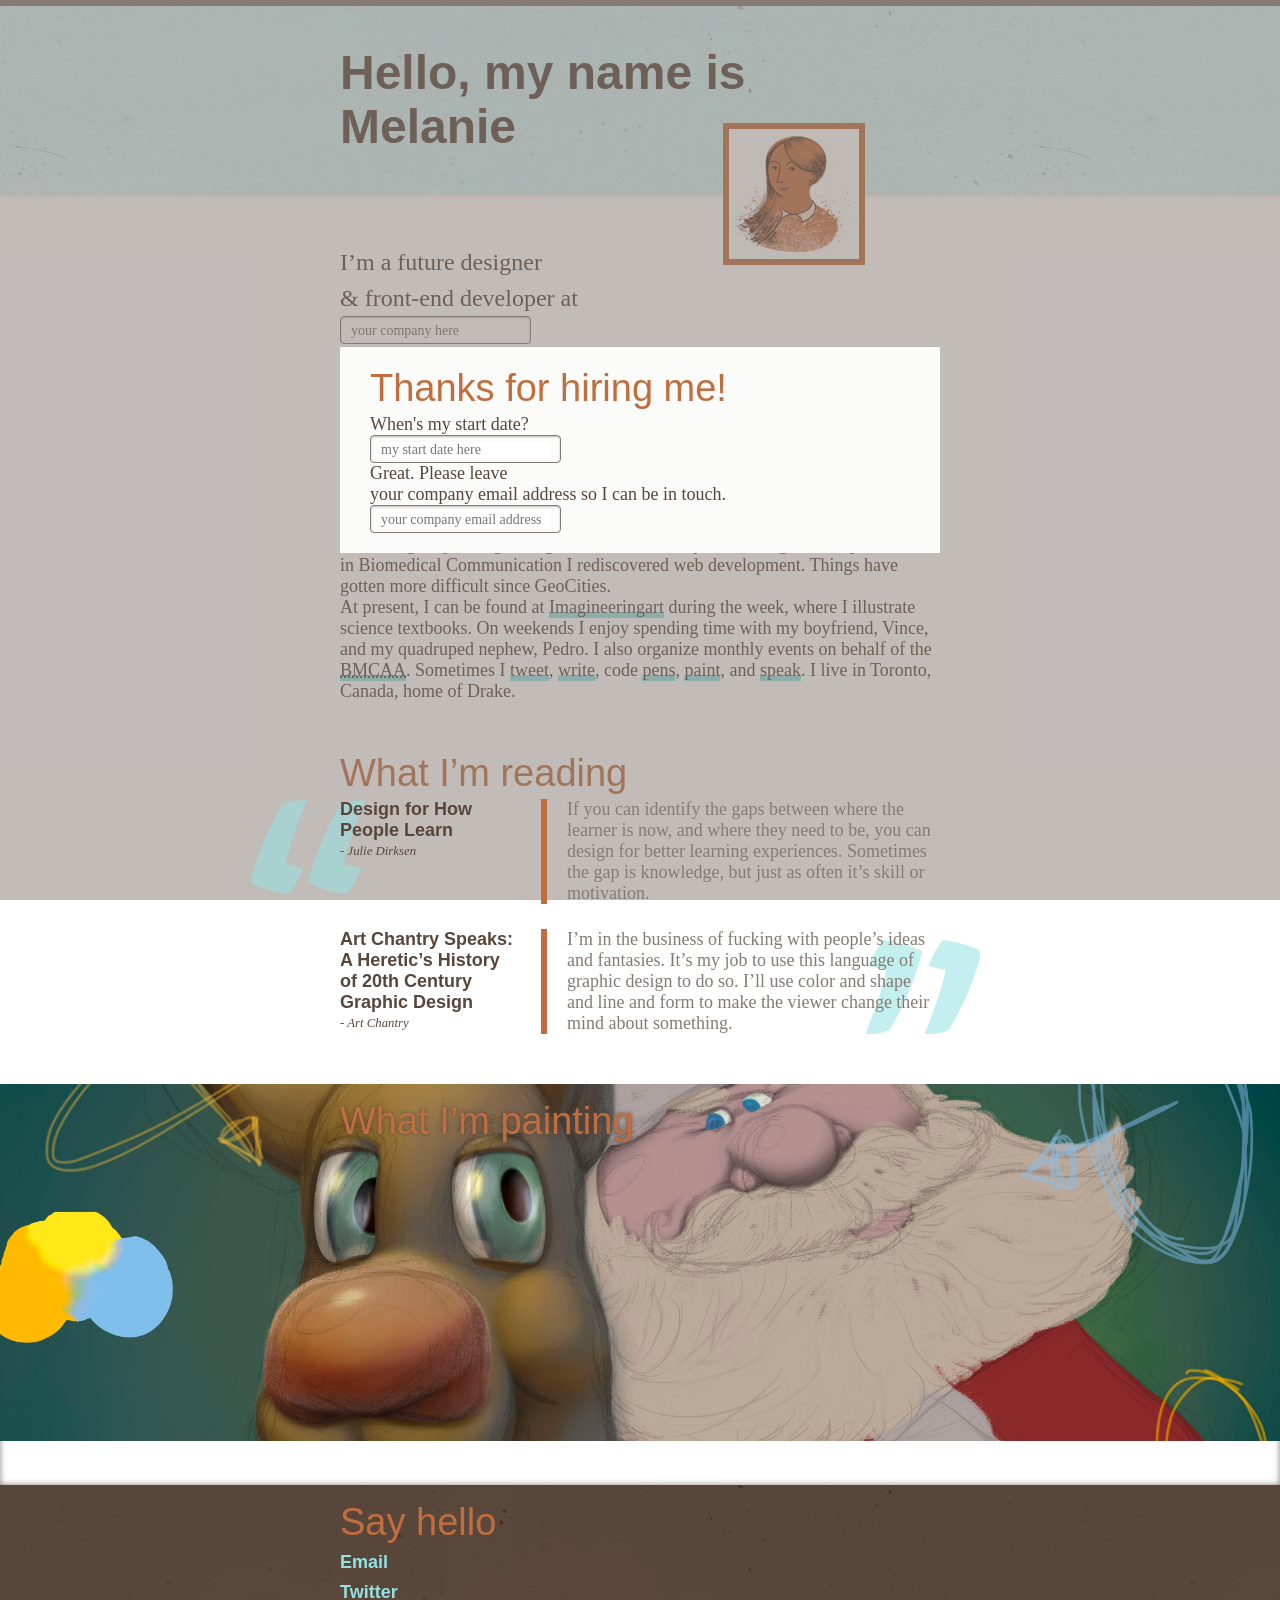
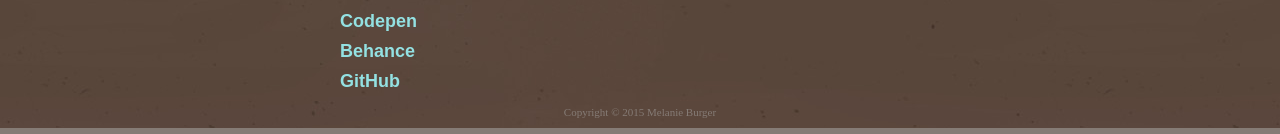
==== about-me.html @ 1dff7fba "Initial popup markup, styling, js" ====
<!DOCTYPE html>
<html lang="en">
<head>
	<meta charset="UTF-8">
	<title>About Me</title>
	<link rel="stylesheet" type="text/css" href="css/styles.css">
	<!--script src="https://ajax.googleapis.com/ajax/libs/jquery/1.11.3/jquery.min.js"></script-->
	<!--script src="js/modal.js"></script-->
</head>
<body>
	<header>
		<h1>Hello, my name is<br>Melanie</h1>
		<figure class="portrait">
			<img src="img/head.png" alt="self-portrait illustration">
		</figure>
	</header>
	<main>
		<section class="introduction">
			<p>I&rsquo;m a future designer<br>&amp; front-end developer at</p>
			<form><input type="text" id="company" placeholder="your company here" /></form>
			<p>where I work on innovative projects<br>with a great team of people.</p>
		</section>
		<section>
			<h2>More about me</h2>
			<p>I like to create, particularly at the intersection of art, science, and technology. I started digital painting during a MSc in Chemistry, and during a subsequent MSc in Biomedical Communication I rediscovered web development. Things have gotten more difficult since GeoCities.</p> 
			<p>At present, I can be found at <a href="http://www.imagineeringart.com/">Imagineeringart</a> during the week, where I illustrate science textbooks. On weekends I enjoy spending time with my boyfriend, Vince, and my quadruped nephew, Pedro. I also organize monthly events on behalf of the <abbr title="Biomedical Communications Alumni Association"><a href="https://bmc.med.utoronto.ca/bmc/alumni/bmcaa/">BMCAA</a></abbr>. Sometimes I <a href="https://twitter.com/melaniebrgr">tweet</a>, <a href="http://www.jcheminf.com/content/7/1/35" title="ChemDoodle Web Components review article">write</a>, code <a href="http://codepen.io/melaniebrgr/" title="my CodePen profile">pens</a>, <a href="https://www.behance.net/melanieburger" title="my Behance portfolio">paint</a>, and <a href="http://slides.com/mbrgr" title="my presentations on Slides.com">speak</a>. I live in Toronto, Canada, home of Drake.</p>
		</section>
		<section class="what-Im-reading">
			<h2>What I&rsquo;m reading</h2>
			<article>
				<div class="book-info">
					<h3>Design for How People Learn</h3>
					<cite class="author">- Julie Dirksen</cite>
				</div>
				<blockquote>If you can identify the gaps between where the learner is now, and where they need to be, you can design for better learning experiences. Sometimes the gap is knowledge, but just as often it&rsquo;s skill or motivation.</blockquote>
			</article>
			<article>
				<div class="book-info">
					<h3>Art Chantry Speaks: A Heretic&rsquo;s History of 20th Century Graphic Design</h3>
					<cite class="author">- Art Chantry</cite>
				</div>
				<blockquote>I&rsquo;m in the business of fucking with people&rsquo;s ideas and fantasies. It&rsquo;s my job to use this language of graphic design to do so. I&rsquo;ll use color and shape and line and form to make the viewer change their mind about something.</blockquote>
			</article>
		</section>
		<section class="painting">
			<div><h2>What I&rsquo;m painting</h2></div>		
			<figure>
				<img src="img/painting.jpg" alt="Painting of Santa Claus and Rudolph">
			</figure>
		</section>
	</main>
	<footer>
		<section class="say-hello">
			<h2>Say hello</h2>
			<ul>
				<li><a href="mailto:melanie.brgr@gmail.com">Email</a></li>
				<li><a href="https://twitter.com/melaniebrgr">Twitter</a></li>
				<li><a href="http://codepen.io/melaniebrgr/">Codepen</a></li>
				<li><a href="https://www.behance.net/melanieburger">Behance</a></li>
				<li><a href="https://github.com/melaniebrgr">GitHub</a></li>
			</ul>
		</section>
		<p class="copyright">Copyright &copy; 2015 Melanie Burger</p>
	</footer>
	<div class="modal">
		<section>
			<div>
				<h2>Thanks for hiring me!</h2>
				<p>When's my start date?</p>
			</div>
			<form><input type="text" placeholder="my start date here" /></form>
			<div>
				<p>Great. Please leave<br>your company email address so I can be in touch.</p>
			</div>
			<form><input type="text" placeholder="your company email address" /></form>
		</section>
	</div>
</body>
</html>
---- css/styles.css ----
/* RESET */
* {
  margin: 0;
  padding: 0;
  border: 0;
  box-sizing: border-box;
}

/* TEXT STYLES */
html {
  font-size: 16px;
  background-color: #857b75;
}

h1, h2, h3, li {
  font-family: "Futura PT", Sans-Serif;
}

p, blockquote, footer.author, input {
  font-family: "Tisa Pro", Serif;
}

header h1 {
  width: 600px;
  margin: 0 auto;
  display: block;
  padding-top: 40px;
  font-size: 3em;
  font-weight: 700;
  line-height: 1.125;
  color: #59463b;
}

h2 {
  font-size: 2.375em;
  font-weight: 400;
  color: #c06e40;
  padding-bottom: 4px;
}

h3 {
  font-size: 1.125em;
  font-weight: 700;
  color: #59463b;
}

p {
  font-size: 1.125em;
  color: #59463b;
}

.introduction p {
  font-size: 1.5em;
  line-height: 1.5;
}

p.copyright {
  font-size: 0.6875em;
  color: #857b75;
  text-align: center;
}

a {
  text-decoration: none;
}

main a {
  color: #59463b;
  border-bottom: #93e1e2 1px solid;
  box-shadow: inset 0 -5px 0 #93e1e2;
}

footer a {
  font-weight: 700;
  color: #93e1e2;
}

input {
  font-size: 0.875em;
  color: rgba(133, 123, 117, 0.7);
}

.say-hello li {
  font-size: 1.125em;
  font-weight: 700;
  line-height: 1.65;
  color: #93e1e2;
  list-style-type: none;
}

blockquote {
  font-size: 1.125em;
  color: #857b75;
}

cite {
  font-size: 0.8em;
  font-style: italic;
  color: #59463b;
}

::-moz-selection {
  background-color: rgba(147, 225, 226, 0.5);
}

::selection {
  background-color: rgba(147, 225, 226, 0.5);
}

/* LAYOUT STYLES */
header {
  position: relative;
  height: 194px;
  background-image: url(../img/header-repeat.jpg);
  background-repeat: repeat;
  border-top: #857b75 6px solid;
  box-shadow: 0 -1px 5px 1px rgba(133, 123, 117, 0.4);
}

figure.portrait {
  width: 142px;
  height: 142px;
  position: absolute;
  right: 415px;
  bottom: -71px;
  border-top: #c06e40 6px solid;
  border-left: #c06e40 6px solid;
  border-right: #c06e40 6px solid;
  border-bottom: #c06e40 6px solid;
  background-color: #FBFBFA;
}
figure.portrait img {
  width: 100%;
}

main {
  overflow: hidden;
  width: 100%;
  background-color: #fff;
}

form {
  display: inline-block;
  padding: 4px 10px;
  border: #857b75 1px solid;
  border-radius: 4px;
  box-shadow: inset 0 1px 2px rgba(133, 123, 117, 0.5);
}
form input {
  outline: none;
}

section {
  width: 600px;
  margin: 0 auto;
  margin-top: 50px;
  margin-bottom: 50px;
}
section.what-Im-reading {
  position: relative;
}
section.what-Im-reading::before {
  content: "";
  display: block;
  position: absolute;
  width: 115px;
  height: 94px;
  top: 48px;
  left: -90px;
  z-index: 1;
  background-image: url(../img/ldquo.png);
  background-repeat: no-repeat;
}
section.what-Im-reading::after {
  content: "";
  display: block;
  position: absolute;
  width: 115px;
  height: 94px;
  bottom: 0;
  right: -40px;
  z-index: 1;
  background-image: url(../img/rdquo.png);
  background-repeat: no-repeat;
}
section.what-Im-reading article {
  position: relative;
  z-index: 2;
  margin-bottom: 25px;
}
section.what-Im-reading article .book-info {
  float: left;
  width: 30%;
}
section.what-Im-reading article blockquote {
  float: left;
  width: 65.5%;
  margin-left: 3.5%;
  border-left: #c06e40 6px solid;
  padding-left: 20px;
}
section.what-Im-reading article::after {
  content: ".";
  visibility: hidden;
  display: block;
  height: 0;
  clear: both;
}
section.painting {
  width: 100%;
  height: 100%;
  margin: 50px 0 0 0;
  position: relative;
  box-shadow: inset 0 0 6px #857b75;
}
section.painting div {
  width: 100%;
  position: absolute;
}
section.painting div h2 {
  width: 600px;
  margin: 0 auto;
  padding-top: 16px;
  text-shadow: 0 0 4px #59463b;
}
section.painting figure {
  height: 401px;
  /* not sure why I have to hard code this; otherwise height is 405px, which leaves horrible white gap between footer */
}
section.painting figure img {
  width: 100%;
}
section.say-hello {
  width: 600px;
  margin: 0 auto;
}
section.say-hello h2 {
  padding-top: 16px;
}

footer {
  background-image: url(../img/footer-repeat.jpg);
  background-repeat: repeat;
  border-bottom: #857b75 6px solid;
}
footer .copyright {
  padding: 10px 0;
}

/* MODAL */
.modal {
  position: absolute;
  top: 0;
  left: 0;
  height: 100%;
  width: 100%;
  background-color: rgba(133, 123, 117, 0.5);
}
.modal section {
  position: relative;
  top: 50%;
  -webkit-transform: translateY(-50%);
      -ms-transform: translateY(-50%);
          transform: translateY(-50%);
  margin-top: 0;
  margin-bottom: 0;
  padding: 20px 30px;
  background-color: #FBFBFA;
}
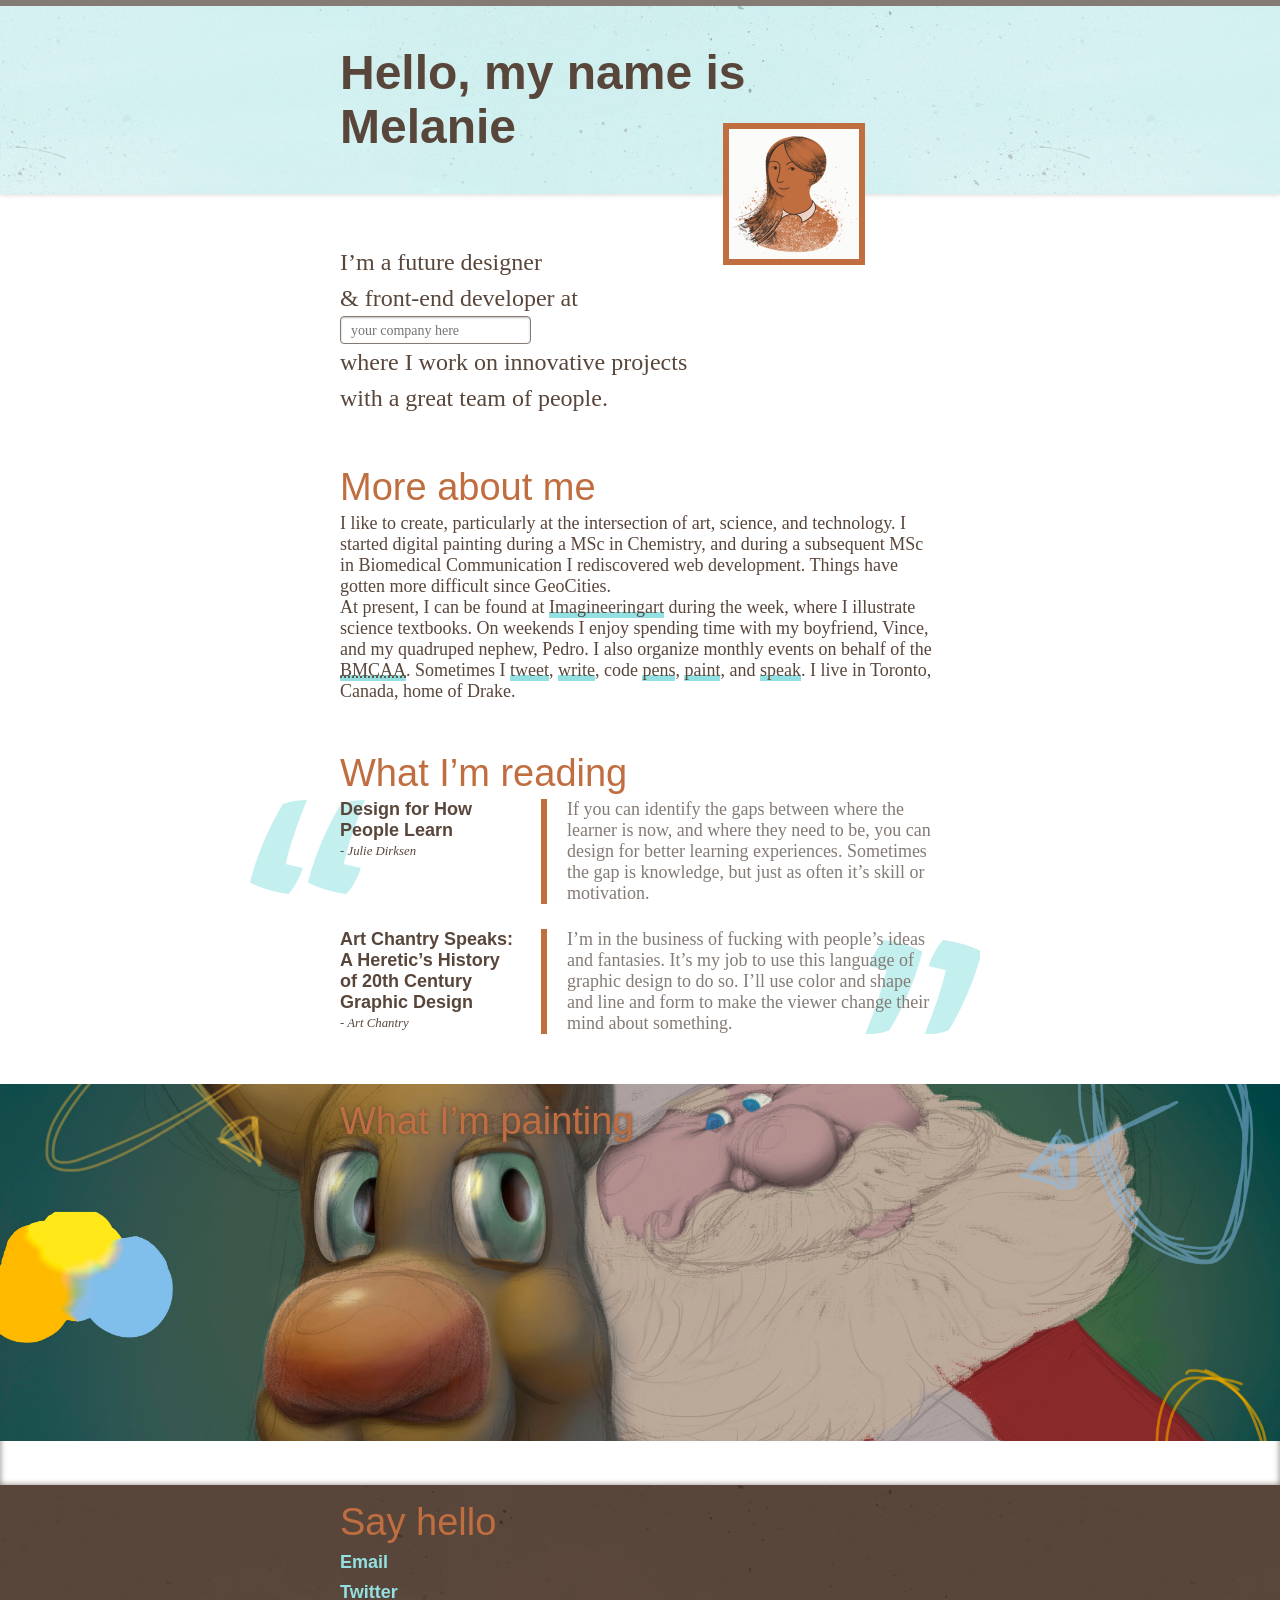
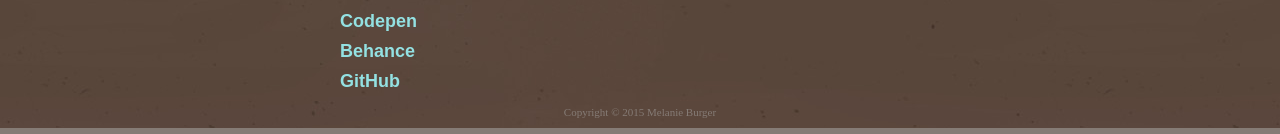
==== commit c9a8f0f9: "basic modal functionality" ====
--- a/about-me.html
+++ b/about-me.html
@@ -4,8 +4,8 @@
 	<meta charset="UTF-8">
 	<title>About Me</title>
 	<link rel="stylesheet" type="text/css" href="css/styles.css">
-	<!--script src="https://ajax.googleapis.com/ajax/libs/jquery/1.11.3/jquery.min.js"></script-->
-	<!--script src="js/modal.js"></script-->
+	<script src="https://ajax.googleapis.com/ajax/libs/jquery/1.11.3/jquery.min.js"></script>
+	<script src="js/aboutme.js"></script>
 </head>
 <body>
 	<header>
@@ -62,18 +62,6 @@
 		</section>
 		<p class="copyright">Copyright &copy; 2015 Melanie Burger</p>
 	</footer>
-	<div class="modal">
-		<section>
-			<div>
-				<h2>Thanks for hiring me!</h2>
-				<p>When's my start date?</p>
-			</div>
-			<form><input type="text" placeholder="my start date here" /></form>
-			<div>
-				<p>Great. Please leave<br>your company email address so I can be in touch.</p>
-			</div>
-			<form><input type="text" placeholder="your company email address" /></form>
-		</section>
-	</div>
+	<div class="modal"></div>
 </body>
 </html>
--- a/css/styles.css
+++ b/css/styles.css
@@ -12,7 +12,7 @@
   background-color: #857b75;
 }
 
-h1, h2, h3, li {
+h1, h2, h3, li, button[type="submit"] {
   font-family: "Futura PT", Sans-Serif;
 }
 
@@ -105,6 +105,12 @@
 
 ::selection {
   background-color: rgba(147, 225, 226, 0.5);
+}
+
+button[type="submit"] {
+  font-size: 0.9375em;
+  font-weight: 700;
+  color: #59463b;
 }
 
 /* LAYOUT STYLES */
@@ -249,12 +255,13 @@
 
 /* MODAL */
 .modal {
+  display: none;
   position: absolute;
   top: 0;
   left: 0;
   height: 100%;
   width: 100%;
-  background-color: rgba(133, 123, 117, 0.5);
+  background-color: rgba(133, 123, 117, 0.65);
 }
 .modal section {
   position: relative;
@@ -267,3 +274,45 @@
   padding: 20px 30px;
   background-color: #FBFBFA;
 }
+.modal section button.close {
+  position: absolute;
+  top: -30px;
+  right: -30px;
+  width: 50px;
+  height: 50px;
+  border-radius: 50%;
+  background: #c06e40 no-repeat center url(../img/close-x.png);
+  box-shadow: 0 1px 0 1px rgba(133, 123, 117, 0.35);
+}
+.modal section div:nth-child(n+2) {
+  margin-top: 12px;
+}
+.modal section div p, .modal section div form {
+  float: left;
+}
+.modal section div p {
+  padding-top: 2px;
+  width: 40%;
+}
+.modal section div form {
+  width: 60%;
+}
+.modal section div form input {
+  width: 100%;
+}
+.modal section div::after {
+  content: ".";
+  visibility: hidden;
+  display: block;
+  height: 0;
+  clear: both;
+}
+.modal section button[type="submit"] {
+  margin-left: auto;
+  display: block;
+  width: 135px;
+  height: 36px;
+  background-color: #93e1e2;
+  border: #43cbcc 1px solid;
+  box-shadow: inset 0 2px 1px 0 rgba(251, 251, 250, 0.65), 0 1px 0 1px rgba(133, 123, 117, 0.35);
+}
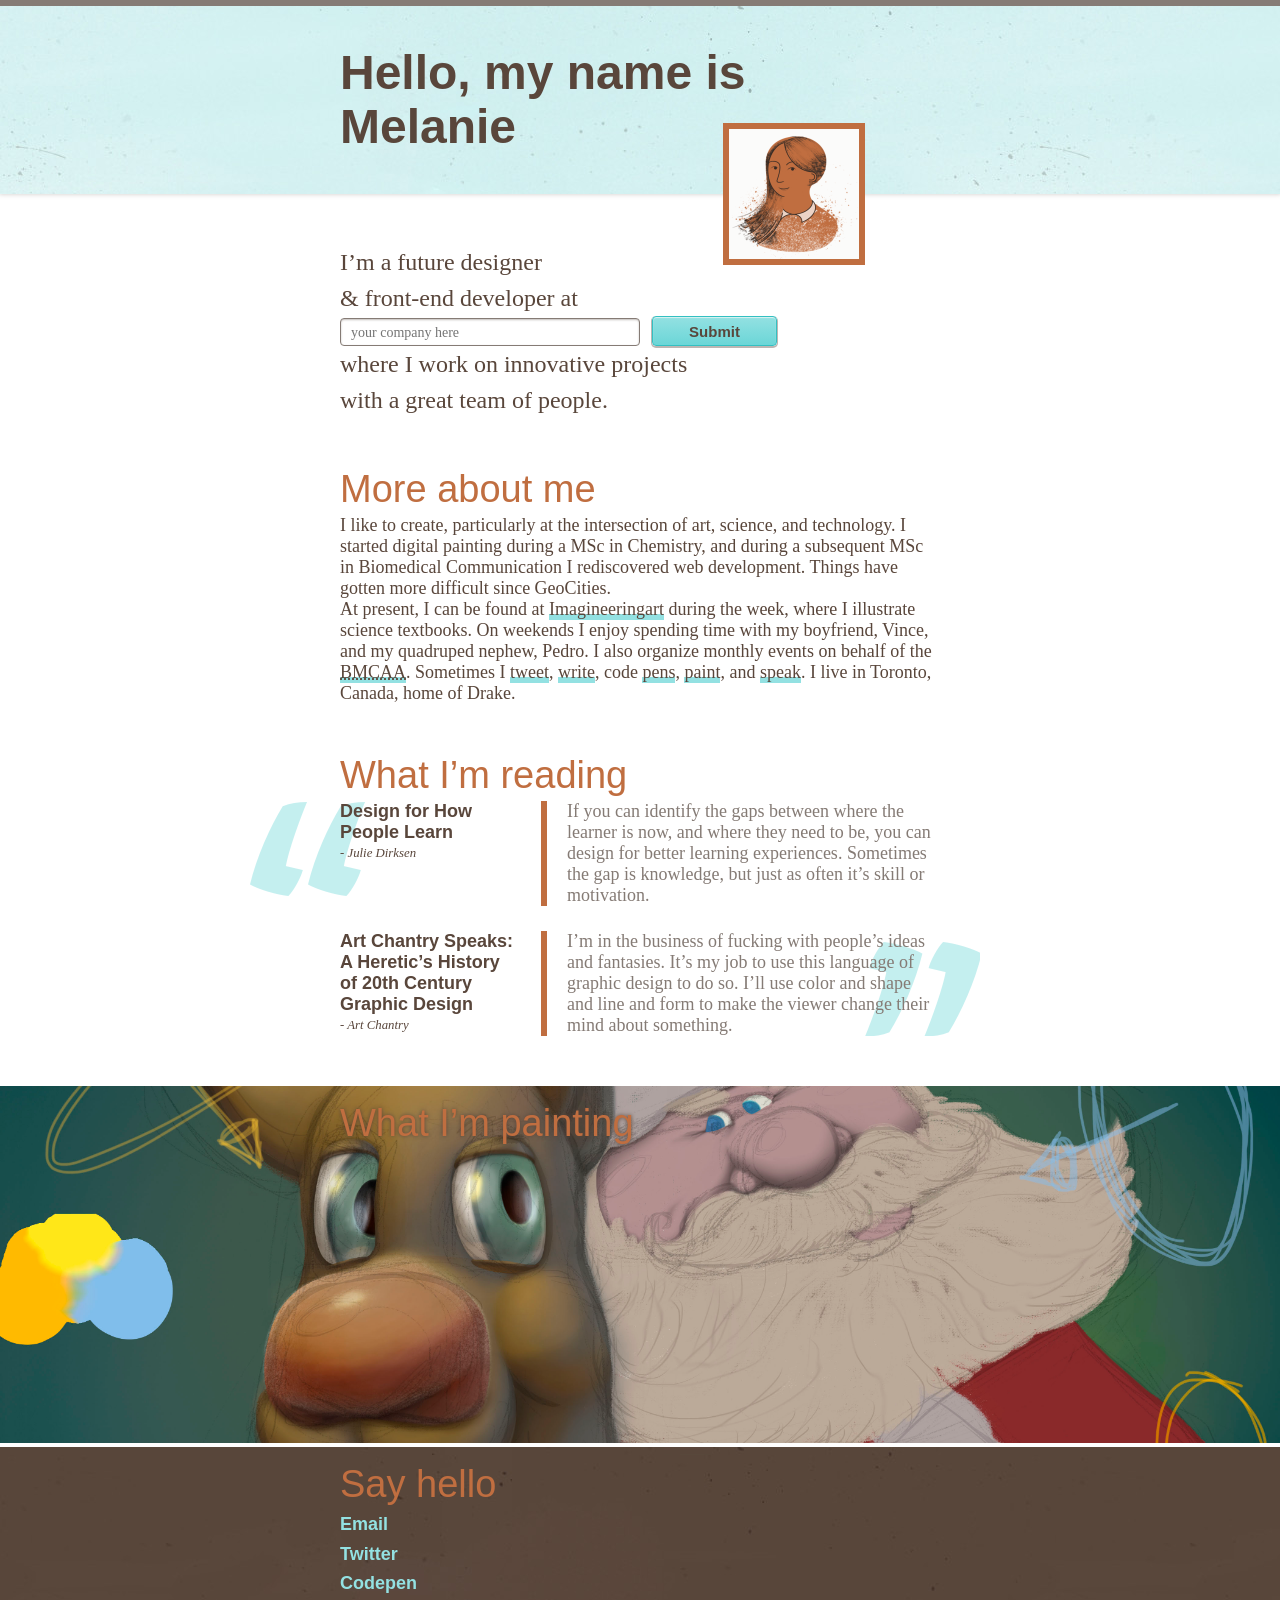
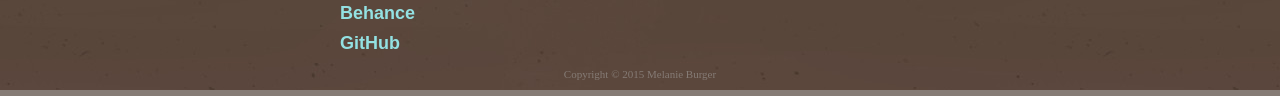
==== commit 17d99645: "Add submit button for company name" ====
--- a/about-me.html
+++ b/about-me.html
@@ -17,7 +17,7 @@
 	<main>
 		<section class="introduction">
 			<p>I&rsquo;m a future designer<br>&amp; front-end developer at</p>
-			<form><input type="text" id="company" placeholder="your company here" /></form>
+			<form id="company-form"><input type="text" id="company" placeholder="your company here" /></form><button type="submit" form="company-form" value="Submit" id="submit-company">Submit</button>
 			<p>where I work on innovative projects<br>with a great team of people.</p>
 		</section>
 		<section>
--- a/css/styles.css
+++ b/css/styles.css
@@ -1,24 +1,20 @@
-/* RESET */
+/* ==================== RESET ==================== */
 * {
   margin: 0;
   padding: 0;
   border: 0;
-  box-sizing: border-box;
-}
-
-/* TEXT STYLES */
+  box-sizing: border-box; }
+
+/* ==================== TEXT STYLES ==================== */
 html {
   font-size: 16px;
-  background-color: #857b75;
-}
+  background-color: #857b75; }
 
 h1, h2, h3, li, button[type="submit"] {
-  font-family: "Futura PT", Sans-Serif;
-}
+  font-family: "Futura PT", Sans-Serif; }
 
 p, blockquote, footer.author, input {
-  font-family: "Tisa Pro", Serif;
-}
+  font-family: "Tisa Pro", Serif; }
 
 header h1 {
   width: 600px;
@@ -28,100 +24,83 @@
   font-size: 3em;
   font-weight: 700;
   line-height: 1.125;
-  color: #59463b;
-}
+  color: #59463b; }
 
 h2 {
   font-size: 2.375em;
   font-weight: 400;
   color: #c06e40;
-  padding-bottom: 4px;
-}
+  padding-bottom: 4px; }
 
 h3 {
   font-size: 1.125em;
   font-weight: 700;
-  color: #59463b;
-}
+  color: #59463b; }
 
 p {
   font-size: 1.125em;
-  color: #59463b;
-}
+  color: #59463b; }
 
 .introduction p {
   font-size: 1.5em;
-  line-height: 1.5;
-}
+  line-height: 1.5; }
 
 p.copyright {
   font-size: 0.6875em;
   color: #857b75;
-  text-align: center;
-}
+  text-align: center; }
 
 a {
-  text-decoration: none;
-}
+  text-decoration: none; }
 
 main a {
   color: #59463b;
   border-bottom: #93e1e2 1px solid;
-  box-shadow: inset 0 -5px 0 #93e1e2;
-}
+  box-shadow: inset 0 -5px 0 #93e1e2; }
 
 footer a {
   font-weight: 700;
-  color: #93e1e2;
-}
+  color: #93e1e2; }
 
 input {
   font-size: 0.875em;
-  color: rgba(133, 123, 117, 0.7);
-}
+  color: rgba(133, 123, 117, 0.7); }
 
 .say-hello li {
   font-size: 1.125em;
   font-weight: 700;
   line-height: 1.65;
   color: #93e1e2;
-  list-style-type: none;
-}
+  list-style-type: none; }
 
 blockquote {
   font-size: 1.125em;
-  color: #857b75;
-}
+  color: #857b75; }
 
 cite {
   font-size: 0.8em;
   font-style: italic;
-  color: #59463b;
-}
-
-::-moz-selection {
-  background-color: rgba(147, 225, 226, 0.5);
-}
+  color: #59463b; }
 
 ::selection {
-  background-color: rgba(147, 225, 226, 0.5);
-}
+  background-color: rgba(147, 225, 226, 0.5); }
 
 button[type="submit"] {
   font-size: 0.9375em;
   font-weight: 700;
-  color: #59463b;
-}
-
-/* LAYOUT STYLES */
+  color: #59463b; }
+
+/* ==================== LAYOUT STYLES ==================== */
+input, button {
+  outline: none; }
+
 header {
   position: relative;
   height: 194px;
   background-image: url(../img/header-repeat.jpg);
   background-repeat: repeat;
   border-top: #857b75 6px solid;
-  box-shadow: 0 -1px 5px 1px rgba(133, 123, 117, 0.4);
-}
+  box-shadow: 0 -1px 5px 1px rgba(133, 123, 117, 0.4); }
 
 figure.portrait {
   width: 142px;
@@ -133,127 +112,113 @@
   border-left: #c06e40 6px solid;
   border-right: #c06e40 6px solid;
   border-bottom: #c06e40 6px solid;
-  background-color: #FBFBFA;
-}
-figure.portrait img {
-  width: 100%;
-}
+  background-color: #FBFBFA; }
+  figure.portrait img {
+    width: 100%; }
 
 main {
   overflow: hidden;
   width: 100%;
-  background-color: #fff;
-}
+  background-color: #fff; }
 
 form {
   display: inline-block;
   padding: 4px 10px;
   border: #857b75 1px solid;
   border-radius: 4px;
-  box-shadow: inset 0 1px 2px rgba(133, 123, 117, 0.5);
-}
-form input {
-  outline: none;
-}
+  box-shadow: inset 0 1px 2px rgba(133, 123, 117, 0.5); }
 
 section {
   width: 600px;
   margin: 0 auto;
   margin-top: 50px;
-  margin-bottom: 50px;
-}
-section.what-Im-reading {
-  position: relative;
-}
-section.what-Im-reading::before {
-  content: "";
-  display: block;
-  position: absolute;
-  width: 115px;
-  height: 94px;
-  top: 48px;
-  left: -90px;
-  z-index: 1;
-  background-image: url(../img/ldquo.png);
-  background-repeat: no-repeat;
-}
-section.what-Im-reading::after {
-  content: "";
-  display: block;
-  position: absolute;
-  width: 115px;
-  height: 94px;
-  bottom: 0;
-  right: -40px;
-  z-index: 1;
-  background-image: url(../img/rdquo.png);
-  background-repeat: no-repeat;
-}
-section.what-Im-reading article {
-  position: relative;
-  z-index: 2;
-  margin-bottom: 25px;
-}
-section.what-Im-reading article .book-info {
-  float: left;
-  width: 30%;
-}
-section.what-Im-reading article blockquote {
-  float: left;
-  width: 65.5%;
-  margin-left: 3.5%;
-  border-left: #c06e40 6px solid;
-  padding-left: 20px;
-}
-section.what-Im-reading article::after {
-  content: ".";
-  visibility: hidden;
-  display: block;
-  height: 0;
-  clear: both;
-}
-section.painting {
-  width: 100%;
-  height: 100%;
-  margin: 50px 0 0 0;
-  position: relative;
-  box-shadow: inset 0 0 6px #857b75;
-}
-section.painting div {
-  width: 100%;
-  position: absolute;
-}
-section.painting div h2 {
-  width: 600px;
-  margin: 0 auto;
-  padding-top: 16px;
-  text-shadow: 0 0 4px #59463b;
-}
-section.painting figure {
-  height: 401px;
-  /* not sure why I have to hard code this; otherwise height is 405px, which leaves horrible white gap between footer */
-}
-section.painting figure img {
-  width: 100%;
-}
-section.say-hello {
-  width: 600px;
-  margin: 0 auto;
-}
-section.say-hello h2 {
-  padding-top: 16px;
-}
+  margin-bottom: 50px; }
+  section.introduction form {
+    width: 50%; }
+  section.introduction button[type="submit"] {
+    display: block;
+    width: 135px;
+    height: 36px;
+    border-radius: 4px;
+    background: #93e1e2;
+    background: linear-gradient(#93e1e2, #6bd6d7);
+    border: #34c0c2 1px solid;
+    box-shadow: inset 0 1px 1px 0 rgba(251, 251, 250, 0.7), 0 1px 0 1px rgba(133, 123, 117, 0.55);
+    display: inline-block;
+    width: 125px;
+    height: 30px;
+    margin-left: 12px; }
+  section.what-Im-reading {
+    position: relative; }
+    section.what-Im-reading::before {
+      content: "";
+      display: block;
+      position: absolute;
+      width: 115px;
+      height: 94px;
+      top: 48px;
+      left: -90px;
+      z-index: 1;
+      background-image: url(../img/ldquo.png);
+      background-repeat: no-repeat; }
+    section.what-Im-reading::after {
+      content: "";
+      display: block;
+      position: absolute;
+      width: 115px;
+      height: 94px;
+      bottom: 0;
+      right: -40px;
+      z-index: 1;
+      background-image: url(../img/rdquo.png);
+      background-repeat: no-repeat; }
+    section.what-Im-reading article {
+      position: relative;
+      z-index: 2;
+      margin-bottom: 25px; }
+      section.what-Im-reading article .book-info {
+        float: left;
+        width: 30%; }
+      section.what-Im-reading article blockquote {
+        float: left;
+        width: 65.5%;
+        margin-left: 3.5%;
+        border-left: #c06e40 6px solid;
+        padding-left: 20px; }
+      section.what-Im-reading article::after {
+        content: ".";
+        visibility: hidden;
+        display: block;
+        height: 0;
+        clear: both; }
+  section.painting {
+    width: 100%;
+    height: 100%;
+    margin: 50px 0 0 0;
+    position: relative; }
+    section.painting div {
+      width: 100%;
+      position: absolute; }
+      section.painting div h2 {
+        width: 600px;
+        margin: 0 auto;
+        padding-top: 16px;
+        text-shadow: 0 0 4px #59463b; }
+    section.painting figure img {
+      width: 100%; }
+  section.say-hello {
+    width: 600px;
+    margin: 0 auto; }
+    section.say-hello h2 {
+      padding-top: 16px; }
 
 footer {
-  background-image: url(../img/footer-repeat.jpg);
-  background-repeat: repeat;
-  border-bottom: #857b75 6px solid;
-}
-footer .copyright {
-  padding: 10px 0;
-}
-
-/* MODAL */
+  background: #59463b repeat url(../img/footer-repeat.jpg);
+  border-bottom: #857b75 6px solid; }
+  footer .copyright {
+    padding: 10px 0; }
+
+/* ==================== MODAL ==================== */
 .modal {
   display: none;
   position: absolute;
@@ -261,58 +226,59 @@
   left: 0;
   height: 100%;
   width: 100%;
-  background-color: rgba(133, 123, 117, 0.65);
-}
-.modal section {
-  position: relative;
-  top: 50%;
-  -webkit-transform: translateY(-50%);
-      -ms-transform: translateY(-50%);
-          transform: translateY(-50%);
-  margin-top: 0;
-  margin-bottom: 0;
-  padding: 20px 30px;
-  background-color: #FBFBFA;
-}
-.modal section button.close {
-  position: absolute;
-  top: -30px;
-  right: -30px;
-  width: 50px;
-  height: 50px;
-  border-radius: 50%;
-  background: #c06e40 no-repeat center url(../img/close-x.png);
-  box-shadow: 0 1px 0 1px rgba(133, 123, 117, 0.35);
-}
-.modal section div:nth-child(n+2) {
-  margin-top: 12px;
-}
-.modal section div p, .modal section div form {
-  float: left;
-}
-.modal section div p {
-  padding-top: 2px;
-  width: 40%;
-}
-.modal section div form {
-  width: 60%;
-}
-.modal section div form input {
-  width: 100%;
-}
-.modal section div::after {
-  content: ".";
-  visibility: hidden;
-  display: block;
-  height: 0;
-  clear: both;
-}
-.modal section button[type="submit"] {
-  margin-left: auto;
-  display: block;
-  width: 135px;
-  height: 36px;
-  background-color: #93e1e2;
-  border: #43cbcc 1px solid;
-  box-shadow: inset 0 2px 1px 0 rgba(251, 251, 250, 0.65), 0 1px 0 1px rgba(133, 123, 117, 0.35);
-}
+  background-color: rgba(133, 123, 117, 0.7); }
+  .modal section {
+    position: relative;
+    top: 50%;
+    transform: translateY(-50%);
+    margin-top: 0;
+    margin-bottom: 0;
+    border-top: #c06e40 6px solid;
+    border-left: #c06e40 6px solid;
+    border-bottom: #c06e40 6px solid;
+    border-right: #c06e40 6px solid; }
+    .modal section div.modal-container {
+      position: relative;
+      padding: 20px 30px;
+      background-color: #FBFBFA;
+      margin: 20px;
+      box-shadow: 0 0 60px 10px rgba(133, 123, 117, 0.8); }
+      .modal section div.modal-container button.close-modal {
+        position: absolute;
+        top: -35px;
+        right: -35px;
+        width: 50px;
+        height: 50px;
+        border-radius: 50%;
+        background: #c06e40 no-repeat center url(../img/close-x.png);
+        box-shadow: 0 1px 0 1px rgba(133, 123, 117, 0.35); }
+      .modal section div.modal-container div {
+        margin-top: 12px; }
+        .modal section div.modal-container div p, .modal section div.modal-container div form {
+          float: left; }
+        .modal section div.modal-container div p {
+          width: 40%;
+          padding-top: 2px; }
+        .modal section div.modal-container div form {
+          width: 60%; }
+          .modal section div.modal-container div form input {
+            width: 100%; }
+        .modal section div.modal-container div::after {
+          content: ".";
+          visibility: hidden;
+          display: block;
+          height: 0;
+          clear: both; }
+      .modal section div.modal-container > p {
+        margin-top: 12px; }
+      .modal section div.modal-container button[type="submit"] {
+        margin-left: auto;
+        margin-top: 12px;
+        display: block;
+        width: 135px;
+        height: 36px;
+        border-radius: 4px;
+        background: #93e1e2;
+        background: linear-gradient(#93e1e2, #6bd6d7);
+        border: #34c0c2 1px solid;
+        box-shadow: inset 0 1px 1px 0 rgba(251, 251, 250, 0.7), 0 1px 0 1px rgba(133, 123, 117, 0.55); }
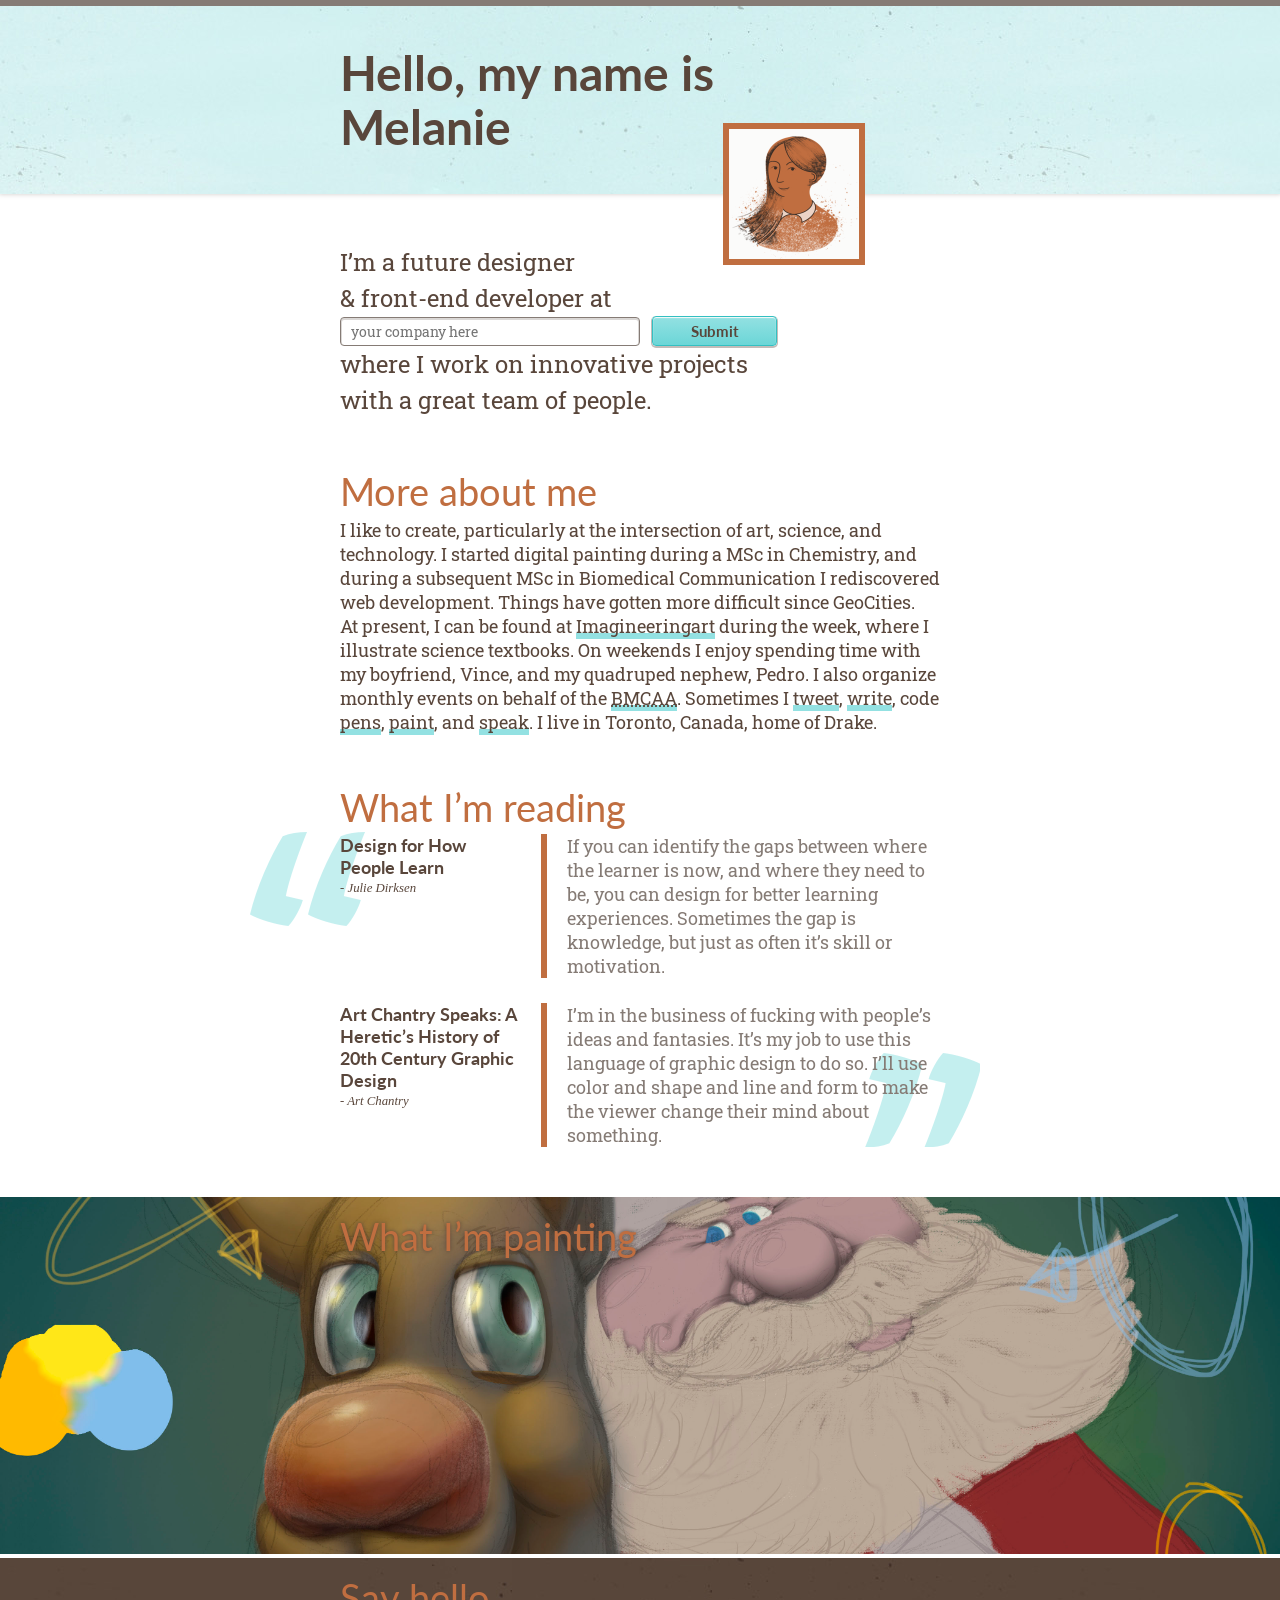
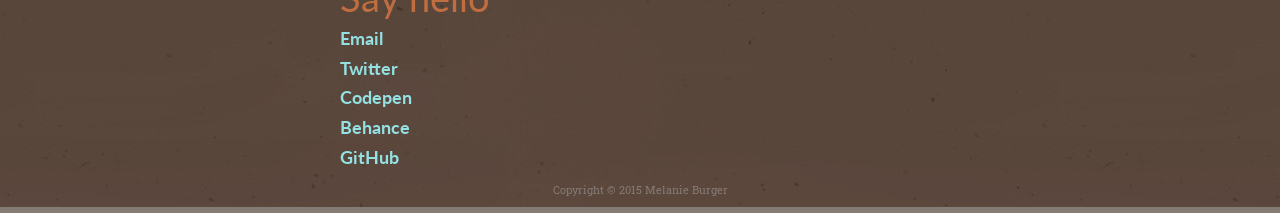
==== commit 3d9c8d7d: "Link and button interaction styling and transitions" ====
--- a/about-me.html
+++ b/about-me.html
@@ -4,6 +4,7 @@
 	<meta charset="UTF-8">
 	<title>About Me</title>
 	<link rel="stylesheet" type="text/css" href="css/styles.css">
+	<link href='https://fonts.googleapis.com/css?family=Lato:400,700|Roboto+Slab:400,700' rel='stylesheet' type='text/css'>
 	<script src="https://ajax.googleapis.com/ajax/libs/jquery/1.11.3/jquery.min.js"></script>
 	<script src="js/aboutme.js"></script>
 </head>
@@ -23,7 +24,7 @@
 		<section>
 			<h2>More about me</h2>
 			<p>I like to create, particularly at the intersection of art, science, and technology. I started digital painting during a MSc in Chemistry, and during a subsequent MSc in Biomedical Communication I rediscovered web development. Things have gotten more difficult since GeoCities.</p> 
-			<p>At present, I can be found at <a href="http://www.imagineeringart.com/">Imagineeringart</a> during the week, where I illustrate science textbooks. On weekends I enjoy spending time with my boyfriend, Vince, and my quadruped nephew, Pedro. I also organize monthly events on behalf of the <abbr title="Biomedical Communications Alumni Association"><a href="https://bmc.med.utoronto.ca/bmc/alumni/bmcaa/">BMCAA</a></abbr>. Sometimes I <a href="https://twitter.com/melaniebrgr">tweet</a>, <a href="http://www.jcheminf.com/content/7/1/35" title="ChemDoodle Web Components review article">write</a>, code <a href="http://codepen.io/melaniebrgr/" title="my CodePen profile">pens</a>, <a href="https://www.behance.net/melanieburger" title="my Behance portfolio">paint</a>, and <a href="http://slides.com/mbrgr" title="my presentations on Slides.com">speak</a>. I live in Toronto, Canada, home of Drake.</p>
+			<p>At present, I can be found at <a href="http://www.imagineeringart.com/" target="_blank">Imagineeringart</a> during the week, where I illustrate science textbooks. On weekends I enjoy spending time with my boyfriend, Vince, and my quadruped nephew, Pedro. I also organize monthly events on behalf of the <abbr title="Biomedical Communications Alumni Association"><a href="https://bmc.med.utoronto.ca/bmc/alumni/bmcaa/" target="_blank">BMCAA</a></abbr>. Sometimes I <a href="https://twitter.com/melaniebrgr" target="_blank">tweet</a>, <a href="http://www.jcheminf.com/content/7/1/35" title="ChemDoodle Web Components review article" target="_blank">write</a>, code <a href="http://codepen.io/melaniebrgr/" title="my CodePen profile" target="_blank">pens</a>, <a href="https://www.behance.net/melanieburger" title="my Behance portfolio" target="_blank">paint</a>, and <a href="http://slides.com/mbrgr" title="my presentations on Slides.com" target="_blank">speak</a>. I live in Toronto, Canada, home of Drake.</p>
 		</section>
 		<section class="what-Im-reading">
 			<h2>What I&rsquo;m reading</h2>
--- a/css/styles.css
+++ b/css/styles.css
@@ -11,10 +11,10 @@
   background-color: #857b75; }
 
 h1, h2, h3, li, button[type="submit"] {
-  font-family: "Futura PT", Sans-Serif; }
+  font-family: "Futura PT", Lato, Sans-Serif; }
 
 p, blockquote, footer.author, input {
-  font-family: "Tisa Pro", Serif; }
+  font-family: "Tisa Pro", "Roboto Slab", Serif; }
 
 header h1 {
   width: 600px;
@@ -56,11 +56,22 @@
 main a {
   color: #59463b;
   border-bottom: #93e1e2 1px solid;
-  box-shadow: inset 0 -5px 0 #93e1e2; }
+  box-shadow: inset 0 -5px 0 #93e1e2;
+  transition: all 0.08s ease-in-out; }
+  main a:focus, main a:hover {
+    border-bottom: #c06e40 1px solid;
+    box-shadow: inset 0 -5px 0 #c06e40; }
+  main a:active {
+    color: #c06e40;
+    border-bottom: #c06e40 1px solid;
+    box-shadow: inset 0 -5px 0 #c06e40; }
 
 footer a {
   font-weight: 700;
-  color: #93e1e2; }
+  color: #93e1e2;
+  transition: all 0.08s ease-in-out; }
+  footer a:focus, footer a:hover, footer a:active {
+    color: #c06e40; }
 
 input {
   font-size: 0.875em;
@@ -126,7 +137,7 @@
   padding: 4px 10px;
   border: #857b75 1px solid;
   border-radius: 4px;
-  box-shadow: inset 0 1px 2px rgba(133, 123, 117, 0.5); }
+  box-shadow: inset 0 1px 0 1px rgba(133, 123, 117, 0.3); }
 
 section {
   width: 600px;
@@ -136,6 +147,7 @@
   section.introduction form {
     width: 50%; }
   section.introduction button[type="submit"] {
+    position: relative;
     display: block;
     width: 135px;
     height: 36px;
@@ -143,11 +155,19 @@
     background: #93e1e2;
     background: linear-gradient(#93e1e2, #6bd6d7);
     border: #34c0c2 1px solid;
-    box-shadow: inset 0 1px 1px 0 rgba(251, 251, 250, 0.7), 0 1px 0 1px rgba(133, 123, 117, 0.55);
+    box-shadow: inset 0 1px 1px 0 #FBFBFA, 0 1px 0 1px rgba(133, 123, 117, 0.5);
     display: inline-block;
     width: 125px;
     height: 30px;
     margin-left: 12px; }
+    section.introduction button[type="submit"]:hover, section.introduction button[type="submit"]:focus {
+      background: #6bd6d7;
+      background: linear-gradient(#6bd6d7, #43cbcc); }
+    section.introduction button[type="submit"]:active {
+      background: #6bd6d7;
+      background: linear-gradient(#6bd6d7, #43cbcc);
+      box-shadow: 0 0 0 1px rgba(133, 123, 117, 0.65);
+      top: 1px; }
   section.what-Im-reading {
     position: relative; }
     section.what-Im-reading::before {
@@ -274,6 +294,7 @@
       .modal section div.modal-container button[type="submit"] {
         margin-left: auto;
         margin-top: 12px;
+        position: relative;
         display: block;
         width: 135px;
         height: 36px;
@@ -281,4 +302,12 @@
         background: #93e1e2;
         background: linear-gradient(#93e1e2, #6bd6d7);
         border: #34c0c2 1px solid;
-        box-shadow: inset 0 1px 1px 0 rgba(251, 251, 250, 0.7), 0 1px 0 1px rgba(133, 123, 117, 0.55); }
+        box-shadow: inset 0 1px 1px 0 #FBFBFA, 0 1px 0 1px rgba(133, 123, 117, 0.5); }
+        .modal section div.modal-container button[type="submit"]:hover, .modal section div.modal-container button[type="submit"]:focus {
+          background: #6bd6d7;
+          background: linear-gradient(#6bd6d7, #43cbcc); }
+        .modal section div.modal-container button[type="submit"]:active {
+          background: #6bd6d7;
+          background: linear-gradient(#6bd6d7, #43cbcc);
+          box-shadow: 0 0 0 1px rgba(133, 123, 117, 0.65);
+          top: 1px; }
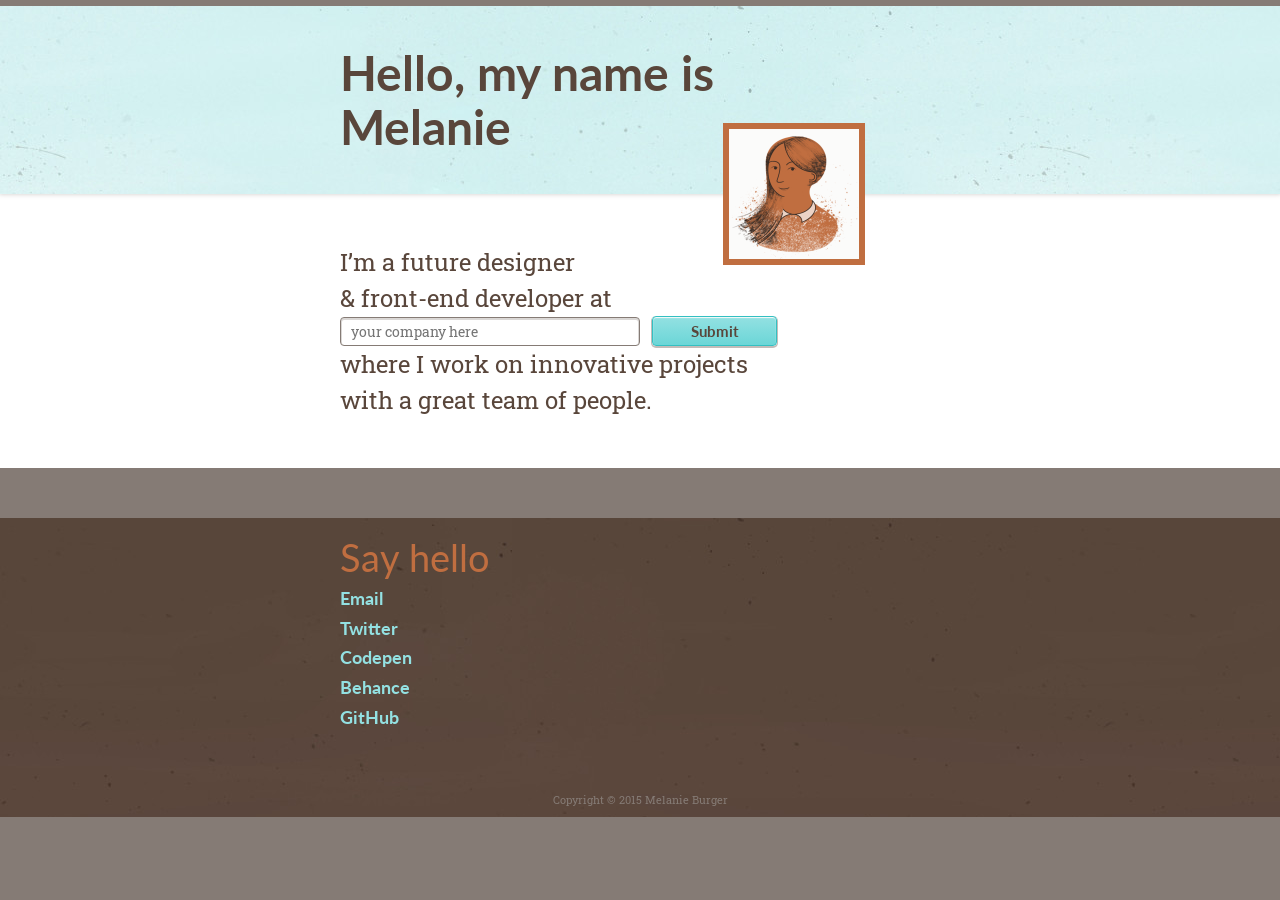
==== commit 61b4c2cf: "Responsive redesign - part 1 (WIP)" ====
--- a/about-me.html
+++ b/about-me.html
@@ -21,7 +21,7 @@
 			<form id="company-form"><input type="text" id="company" placeholder="your company here" /></form><button type="submit" form="company-form" value="Submit" id="submit-company">Submit</button>
 			<p>where I work on innovative projects<br>with a great team of people.</p>
 		</section>
-		<section>
+<!-- 		<section>
 			<h2>More about me</h2>
 			<p>I like to create, particularly at the intersection of art, science, and technology. I started digital painting during a MSc in Chemistry, and during a subsequent MSc in Biomedical Communication I rediscovered web development. Things have gotten more difficult since GeoCities.</p> 
 			<p>At present, I can be found at <a href="http://www.imagineeringart.com/" target="_blank">Imagineeringart</a> during the week, where I illustrate science textbooks. On weekends I enjoy spending time with my boyfriend, Vince, and my quadruped nephew, Pedro. I also organize monthly events on behalf of the <abbr title="Biomedical Communications Alumni Association"><a href="https://bmc.med.utoronto.ca/bmc/alumni/bmcaa/" target="_blank">BMCAA</a></abbr>. Sometimes I <a href="https://twitter.com/melaniebrgr" target="_blank">tweet</a>, <a href="http://www.jcheminf.com/content/7/1/35" title="ChemDoodle Web Components review article" target="_blank">write</a>, code <a href="http://codepen.io/melaniebrgr/" title="my CodePen profile" target="_blank">pens</a>, <a href="https://www.behance.net/melanieburger" title="my Behance portfolio" target="_blank">paint</a>, and <a href="http://slides.com/mbrgr" title="my presentations on Slides.com" target="_blank">speak</a>. I live in Toronto, Canada, home of Drake.</p>
@@ -48,7 +48,7 @@
 			<figure>
 				<img src="img/painting.jpg" alt="Painting of Santa Claus and Rudolph">
 			</figure>
-		</section>
+		</section> -->
 	</main>
 	<footer>
 		<section class="say-hello">
--- a/css/styles.css
+++ b/css/styles.css
@@ -17,14 +17,11 @@
   font-family: "Tisa Pro", "Roboto Slab", Serif; }
 
 header h1 {
-  width: 600px;
-  margin: 0 auto;
-  display: block;
-  padding-top: 40px;
   font-size: 3em;
   font-weight: 700;
   line-height: 1.125;
-  color: #59463b; }
+  color: #59463b;
+  white-space: nowrap; }
 
 h2 {
   font-size: 2.375em;
@@ -39,7 +36,9 @@
 
 p {
   font-size: 1.125em;
-  color: #59463b; }
+  color: #59463b;
+  display: block;
+  max-width: 100%; }
 
 .introduction p {
   font-size: 1.5em;
@@ -66,6 +65,12 @@
     border-bottom: #c06e40 1px solid;
     box-shadow: inset 0 -5px 0 #c06e40; }
 
+footer .say-hello li {
+  font-size: 1.125em;
+  font-weight: 700;
+  line-height: 1.65;
+  color: #93e1e2;
+  list-style-type: none; }
 footer a {
   font-weight: 700;
   color: #93e1e2;
@@ -76,13 +81,6 @@
 input {
   font-size: 0.875em;
   color: rgba(133, 123, 117, 0.7); }
-
-.say-hello li {
-  font-size: 1.125em;
-  font-weight: 700;
-  line-height: 1.65;
-  color: #93e1e2;
-  list-style-type: none; }
 
 blockquote {
   font-size: 1.125em;
@@ -112,20 +110,24 @@
   background-repeat: repeat;
   border-top: #857b75 6px solid;
   box-shadow: 0 -1px 5px 1px rgba(133, 123, 117, 0.4); }
-
-figure.portrait {
-  width: 142px;
-  height: 142px;
-  position: absolute;
-  right: 415px;
-  bottom: -71px;
-  border-top: #c06e40 6px solid;
-  border-left: #c06e40 6px solid;
-  border-right: #c06e40 6px solid;
-  border-bottom: #c06e40 6px solid;
-  background-color: #FBFBFA; }
-  figure.portrait img {
-    width: 100%; }
+  header h1 {
+    width: 600px;
+    margin: 0 auto;
+    display: block;
+    padding-top: 40px; }
+  header figure.portrait {
+    width: 142px;
+    height: 142px;
+    position: absolute;
+    right: 415px;
+    bottom: -71px;
+    border-top: #c06e40 6px solid;
+    border-left: #c06e40 6px solid;
+    border-right: #c06e40 6px solid;
+    border-bottom: #c06e40 6px solid;
+    background-color: #FBFBFA; }
+    header figure.portrait img {
+      width: 100%; }
 
 main {
   overflow: hidden;
@@ -226,11 +228,8 @@
         text-shadow: 0 0 4px #59463b; }
     section.painting figure img {
       width: 100%; }
-  section.say-hello {
-    width: 600px;
-    margin: 0 auto; }
-    section.say-hello h2 {
-      padding-top: 16px; }
+  section.say-hello h2 {
+    padding-top: 16px; }
 
 footer {
   background: #59463b repeat url(../img/footer-repeat.jpg);
@@ -311,3 +310,45 @@
           background: linear-gradient(#6bd6d7, #43cbcc);
           box-shadow: 0 0 0 1px rgba(133, 123, 117, 0.65);
           top: 1px; }
+
+/* ==================== MEDIA QUERIES ==================== */
+@media only screen and (max-width: 980px) {
+  header h1 {
+    width: 80%; }
+  header figure.portrait {
+    right: 30%; }
+
+  section {
+    width: 80%; } }
+@media only screen and (max-width: 715px) {
+  header figure.portrait {
+    right: 10%; } }
+@media only screen and (max-width: 488px) {
+  header {
+    height: 154px; }
+    header h1 {
+      font-size: 2.2222222222em;
+      padding-top: 30px; }
+    header figure.portrait {
+      width: 112px;
+      height: 112px;
+      right: 10%; }
+
+  h2 {
+    font-size: 1.7592592593em; }
+
+  section {
+    margin-top: 20px; }
+
+  footer .say-hello li {
+    line-height: 1.8; } }
+@media only screen and (max-width: 488px) {
+  header figure.portrait {
+    width: 72px;
+    height: 72px;
+    border-radius: 50%;
+    right: 10px;
+    bottom: 10px; } }
+@media only screen and (max-width: 205px) {
+  header figure.portrait {
+    right: 0; } }
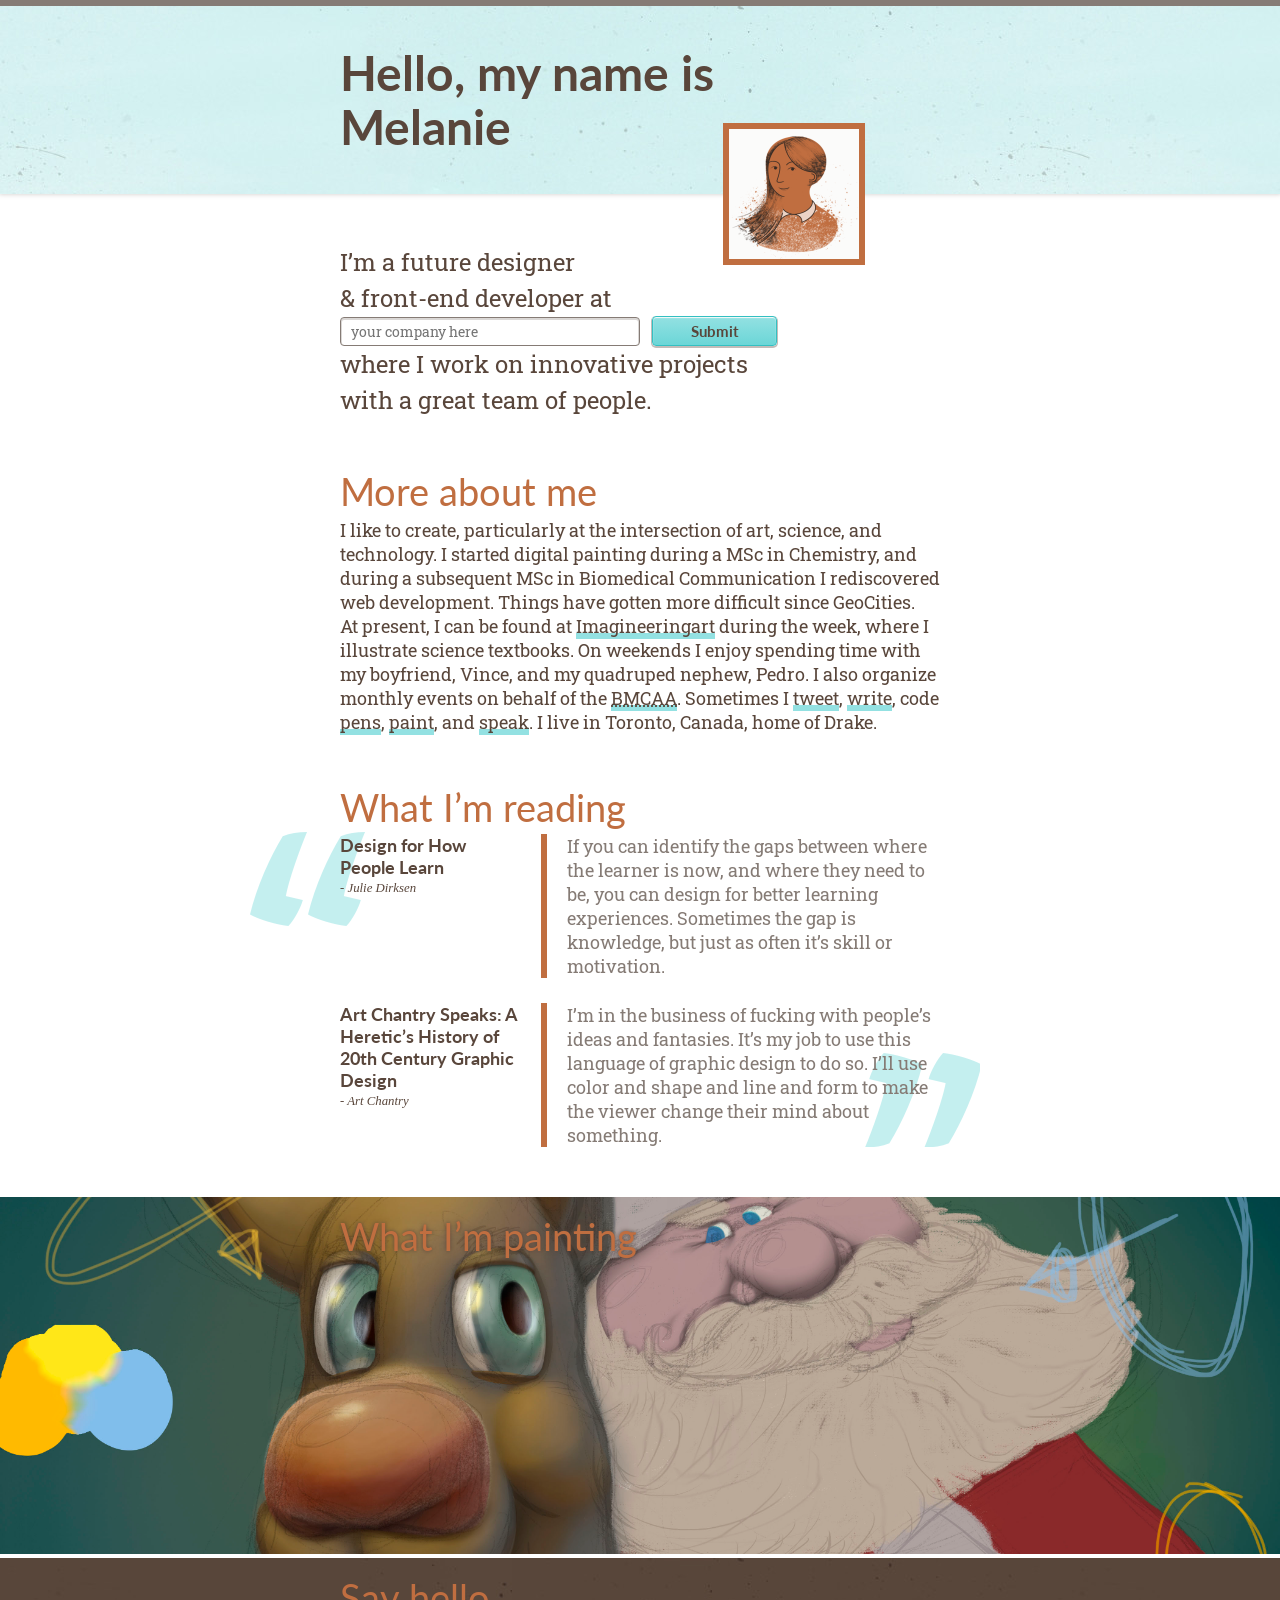
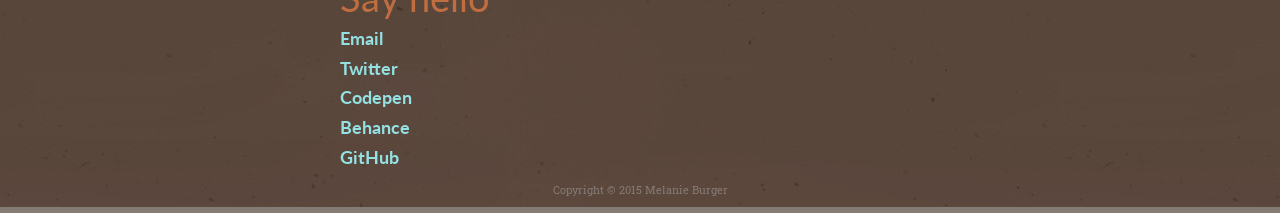
==== commit a93cef6c: "Escape key testing" ====
--- a/about-me.html
+++ b/about-me.html
@@ -21,7 +21,7 @@
 			<form id="company-form"><input type="text" id="company" placeholder="your company here" /></form><button type="submit" form="company-form" value="Submit" id="submit-company">Submit</button>
 			<p>where I work on innovative projects<br>with a great team of people.</p>
 		</section>
-<!-- 		<section>
+		<section>
 			<h2>More about me</h2>
 			<p>I like to create, particularly at the intersection of art, science, and technology. I started digital painting during a MSc in Chemistry, and during a subsequent MSc in Biomedical Communication I rediscovered web development. Things have gotten more difficult since GeoCities.</p> 
 			<p>At present, I can be found at <a href="http://www.imagineeringart.com/" target="_blank">Imagineeringart</a> during the week, where I illustrate science textbooks. On weekends I enjoy spending time with my boyfriend, Vince, and my quadruped nephew, Pedro. I also organize monthly events on behalf of the <abbr title="Biomedical Communications Alumni Association"><a href="https://bmc.med.utoronto.ca/bmc/alumni/bmcaa/" target="_blank">BMCAA</a></abbr>. Sometimes I <a href="https://twitter.com/melaniebrgr" target="_blank">tweet</a>, <a href="http://www.jcheminf.com/content/7/1/35" title="ChemDoodle Web Components review article" target="_blank">write</a>, code <a href="http://codepen.io/melaniebrgr/" title="my CodePen profile" target="_blank">pens</a>, <a href="https://www.behance.net/melanieburger" title="my Behance portfolio" target="_blank">paint</a>, and <a href="http://slides.com/mbrgr" title="my presentations on Slides.com" target="_blank">speak</a>. I live in Toronto, Canada, home of Drake.</p>
@@ -48,7 +48,7 @@
 			<figure>
 				<img src="img/painting.jpg" alt="Painting of Santa Claus and Rudolph">
 			</figure>
-		</section> -->
+		</section>
 	</main>
 	<footer>
 		<section class="say-hello">
--- a/css/styles.css
+++ b/css/styles.css
@@ -228,8 +228,11 @@
         text-shadow: 0 0 4px #59463b; }
     section.painting figure img {
       width: 100%; }
-  section.say-hello h2 {
-    padding-top: 16px; }
+  section.say-hello {
+    margin-top: 0px;
+    margin-bottom: 0px; }
+    section.say-hello h2 {
+      padding-top: 16px; }
 
 footer {
   background: #59463b repeat url(../img/footer-repeat.jpg);
@@ -312,43 +315,3 @@
           top: 1px; }
 
 /* ==================== MEDIA QUERIES ==================== */
-@media only screen and (max-width: 980px) {
-  header h1 {
-    width: 80%; }
-  header figure.portrait {
-    right: 30%; }
-
-  section {
-    width: 80%; } }
-@media only screen and (max-width: 715px) {
-  header figure.portrait {
-    right: 10%; } }
-@media only screen and (max-width: 488px) {
-  header {
-    height: 154px; }
-    header h1 {
-      font-size: 2.2222222222em;
-      padding-top: 30px; }
-    header figure.portrait {
-      width: 112px;
-      height: 112px;
-      right: 10%; }
-
-  h2 {
-    font-size: 1.7592592593em; }
-
-  section {
-    margin-top: 20px; }
-
-  footer .say-hello li {
-    line-height: 1.8; } }
-@media only screen and (max-width: 488px) {
-  header figure.portrait {
-    width: 72px;
-    height: 72px;
-    border-radius: 50%;
-    right: 10px;
-    bottom: 10px; } }
-@media only screen and (max-width: 205px) {
-  header figure.portrait {
-    right: 0; } }
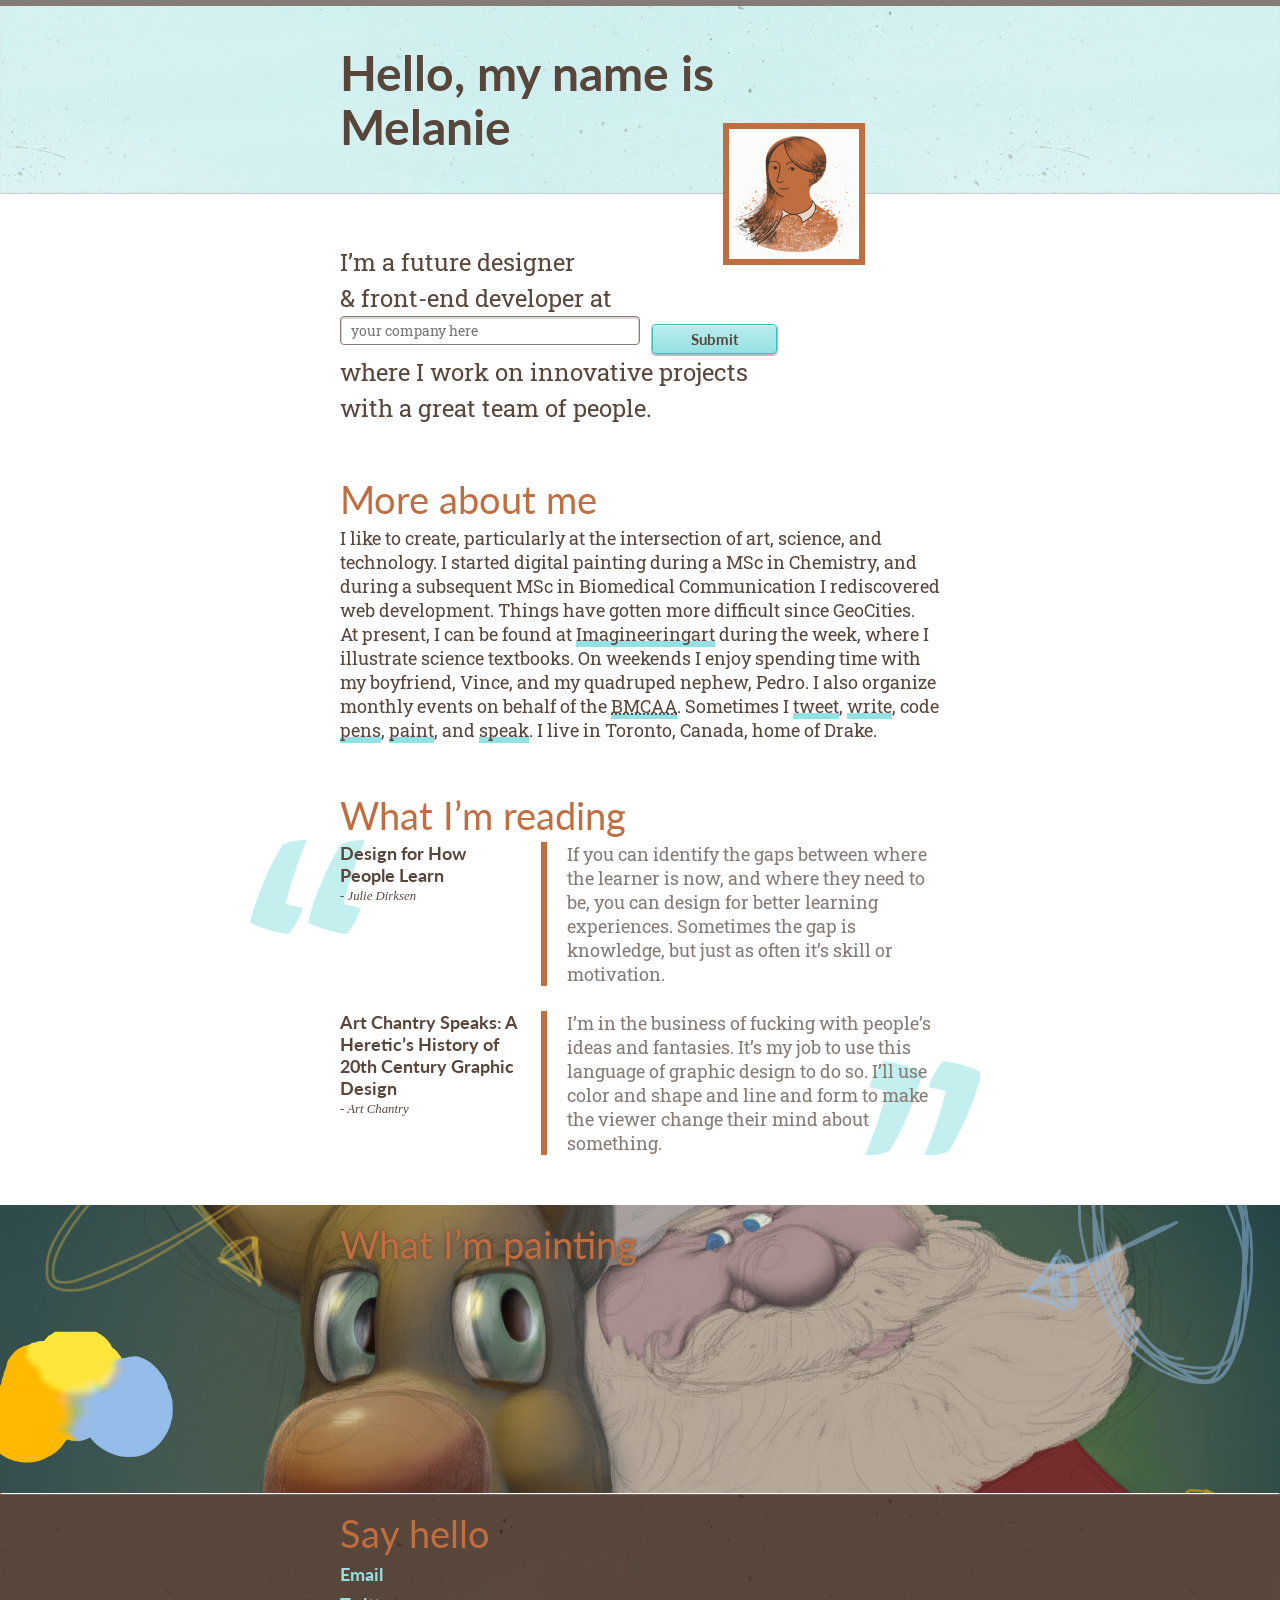
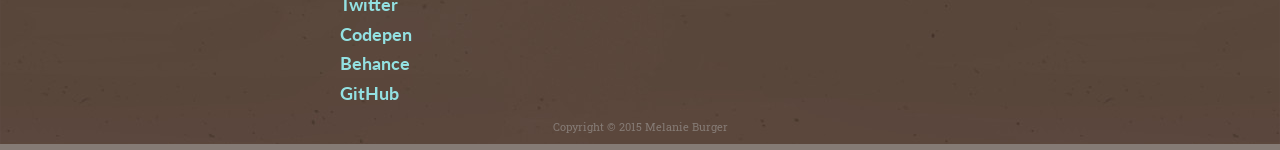
==== commit 9f00b067: "Responsive redesign - part 2" ====
--- a/about-me.html
+++ b/about-me.html
@@ -2,6 +2,7 @@
 <html lang="en">
 <head>
 	<meta charset="UTF-8">
+	<meta name="viewport" content="width=device-width, initial-scale=1">
 	<title>About Me</title>
 	<link rel="stylesheet" type="text/css" href="css/styles.css">
 	<link href='https://fonts.googleapis.com/css?family=Lato:400,700|Roboto+Slab:400,700' rel='stylesheet' type='text/css'>
--- a/css/styles.css
+++ b/css/styles.css
@@ -42,7 +42,8 @@
 
 .introduction p {
   font-size: 1.5em;
-  line-height: 1.5; }
+  line-height: 1.5;
+  white-space: nowrap; }
 
 p.copyright {
   font-size: 0.6875em;
@@ -109,7 +110,7 @@
   background-image: url(../img/header-repeat.jpg);
   background-repeat: repeat;
   border-top: #857b75 6px solid;
-  box-shadow: 0 -1px 5px 1px rgba(133, 123, 117, 0.4); }
+  box-shadow: inset 0 -1px 1px 0px rgba(133, 123, 117, 0.3); }
   header h1 {
     width: 600px;
     margin: 0 auto;
@@ -121,6 +122,7 @@
     position: absolute;
     right: 415px;
     bottom: -71px;
+    z-index: 1;
     border-top: #c06e40 6px solid;
     border-left: #c06e40 6px solid;
     border-right: #c06e40 6px solid;
@@ -139,7 +141,8 @@
   padding: 4px 10px;
   border: #857b75 1px solid;
   border-radius: 4px;
-  box-shadow: inset 0 1px 0 1px rgba(133, 123, 117, 0.3); }
+  box-shadow: inset 0 1px 0 1px rgba(133, 123, 117, 0.3);
+  overflow: hidden; }
 
 section {
   width: 600px;
@@ -154,8 +157,8 @@
     width: 135px;
     height: 36px;
     border-radius: 4px;
-    background: #93e1e2;
-    background: linear-gradient(#93e1e2, #6bd6d7);
+    background: #bbeced;
+    background: linear-gradient(#bbeced, #93e1e2);
     border: #34c0c2 1px solid;
     box-shadow: inset 0 1px 1px 0 #FBFBFA, 0 1px 0 1px rgba(133, 123, 117, 0.5);
     display: inline-block;
@@ -163,11 +166,11 @@
     height: 30px;
     margin-left: 12px; }
     section.introduction button[type="submit"]:hover, section.introduction button[type="submit"]:focus {
-      background: #6bd6d7;
-      background: linear-gradient(#6bd6d7, #43cbcc); }
+      background: #93e1e2;
+      background: linear-gradient(#93e1e2, #6bd6d7); }
     section.introduction button[type="submit"]:active {
-      background: #6bd6d7;
-      background: linear-gradient(#6bd6d7, #43cbcc);
+      background: #93e1e2;
+      background: linear-gradient(#93e1e2, #6bd6d7);
       box-shadow: 0 0 0 1px rgba(133, 123, 117, 0.65);
       top: 1px; }
   section.what-Im-reading {
@@ -217,7 +220,8 @@
     width: 100%;
     height: 100%;
     margin: 50px 0 0 0;
-    position: relative; }
+    position: relative;
+    box-shadow: inset 0 2px 0 1px #c06e40; }
     section.painting div {
       width: 100%;
       position: absolute; }
@@ -227,6 +231,7 @@
         padding-top: 16px;
         text-shadow: 0 0 4px #59463b; }
     section.painting figure img {
+      vertical-align: text-bottom;
       width: 100%; }
   section.say-hello {
     margin-top: 0px;
@@ -236,6 +241,7 @@
 
 footer {
   background: #59463b repeat url(../img/footer-repeat.jpg);
+  box-shadow: inset 0 1px 1px 0px rgba(133, 123, 117, 0.6);
   border-bottom: #857b75 6px solid; }
   footer .copyright {
     padding: 10px 0; }
@@ -243,7 +249,8 @@
 /* ==================== MODAL ==================== */
 .modal {
   display: none;
-  position: absolute;
+  position: fixed;
+  z-index: 2;
   top: 0;
   left: 0;
   height: 100%;
@@ -273,7 +280,12 @@
         height: 50px;
         border-radius: 50%;
         background: #c06e40 no-repeat center url(../img/close-x.png);
-        box-shadow: 0 1px 0 1px rgba(133, 123, 117, 0.35); }
+        box-shadow: 0 1px 0 1px rgba(133, 123, 117, 0.65);
+        transition: all 0.08s ease-in-out; }
+        .modal section div.modal-container button.close-modal:hover {
+          background: #b5673c no-repeat center url(../img/close-x.png); }
+        .modal section div.modal-container button.close-modal:active {
+          box-shadow: none; }
       .modal section div.modal-container div {
         margin-top: 12px; }
         .modal section div.modal-container div p, .modal section div.modal-container div form {
@@ -301,17 +313,134 @@
         width: 135px;
         height: 36px;
         border-radius: 4px;
-        background: #93e1e2;
-        background: linear-gradient(#93e1e2, #6bd6d7);
+        background: #bbeced;
+        background: linear-gradient(#bbeced, #93e1e2);
         border: #34c0c2 1px solid;
         box-shadow: inset 0 1px 1px 0 #FBFBFA, 0 1px 0 1px rgba(133, 123, 117, 0.5); }
         .modal section div.modal-container button[type="submit"]:hover, .modal section div.modal-container button[type="submit"]:focus {
-          background: #6bd6d7;
-          background: linear-gradient(#6bd6d7, #43cbcc); }
+          background: #93e1e2;
+          background: linear-gradient(#93e1e2, #6bd6d7); }
         .modal section div.modal-container button[type="submit"]:active {
-          background: #6bd6d7;
-          background: linear-gradient(#6bd6d7, #43cbcc);
+          background: #93e1e2;
+          background: linear-gradient(#93e1e2, #6bd6d7);
           box-shadow: 0 0 0 1px rgba(133, 123, 117, 0.65);
           top: 1px; }
 
 /* ==================== MEDIA QUERIES ==================== */
+@media only screen and (max-width: 980px) {
+  header figure.portrait {
+    right: 30%;
+    width: 112px;
+    height: 112px; }
+
+  header h1, section, section.painting div h2 {
+    width: 60%; }
+
+  .modal section div.modal-container div p, .modal section div.modal-container div form {
+    float: none;
+    width: 100%;
+    margin-top: 6px; }
+  .modal section div.modal-container > p {
+    margin-top: 6px; } }
+@media only screen and (max-width: 715px) {
+  header h1 {
+    width: 80%; }
+  header figure.portrait {
+    right: 10%; }
+
+  section {
+    width: 80%;
+    margin-top: 20px;
+    margin-bottom: 20px; }
+    section.painting {
+      margin-top: 20px; }
+      section.painting div h2 {
+        width: 80%; }
+    section.what-Im-reading article .book-info {
+      float: none;
+      width: 100%; }
+    section.what-Im-reading article blockquote {
+      float: none;
+      width: 100%;
+      margin-left: 0;
+      margin-top: 10px;
+      padding-left: 0;
+      padding-top: 10px;
+      border: none;
+      border-top: #c06e40 6px solid; } }
+@media only screen and (max-width: 488px) {
+  h2 {
+    font-size: 1.7592592593em; }
+
+  p, blockquote {
+    font-size: 1em; }
+
+  .introduction p {
+    font-size: 1.2em; }
+
+  header {
+    height: 154px; }
+    header h1 {
+      font-size: 2.2222222222em;
+      padding-top: 30px; }
+    header figure.portrait {
+      width: 92px;
+      height: 92px;
+      right: 20px;
+      bottom: -36px; }
+
+  section {
+    margin-top: 10px;
+    margin-bottom: 10px; }
+    section.introduction form {
+      width: 100%;
+      margin-top: 10px; }
+    section.introduction button[type="submit"] {
+      width: 100%;
+      margin: 10px 0; }
+    section.what-Im-reading::before {
+      left: -40px; }
+    section.what-Im-reading::after {
+      right: -40px; }
+    section.painting {
+      margin-top: 20px; }
+      section.painting h2 {
+        padding-top: 8px;
+        width: 90%; }
+
+  footer .say-hello h2 {
+    padding-top: 8px; }
+  footer .say-hello li {
+    line-height: 1.8; }
+
+  .modal section div.modal-container button[type="submit"] {
+    width: 100%; } }
+@media only screen and (max-width: 380px) {
+  .introduction p {
+    white-space: normal;
+    font-size: 1em; }
+
+  header figure.portrait {
+    width: 72px;
+    height: 72px;
+    border-radius: 50%;
+    right: 20px;
+    bottom: -36px; }
+
+  .modal section {
+    border: none;
+    width: 100%; }
+    .modal section div.modal-container {
+      margin: 0; }
+      .modal section div.modal-container button.close-modal {
+        position: absolute;
+        top: -20px;
+        right: 10px;
+        width: 40px;
+        height: 40px; } }
+@media only screen and (max-width: 205px) {
+  .introduction p {
+    white-space: normal; }
+
+  header figure.portrait {
+    right: 0; } }
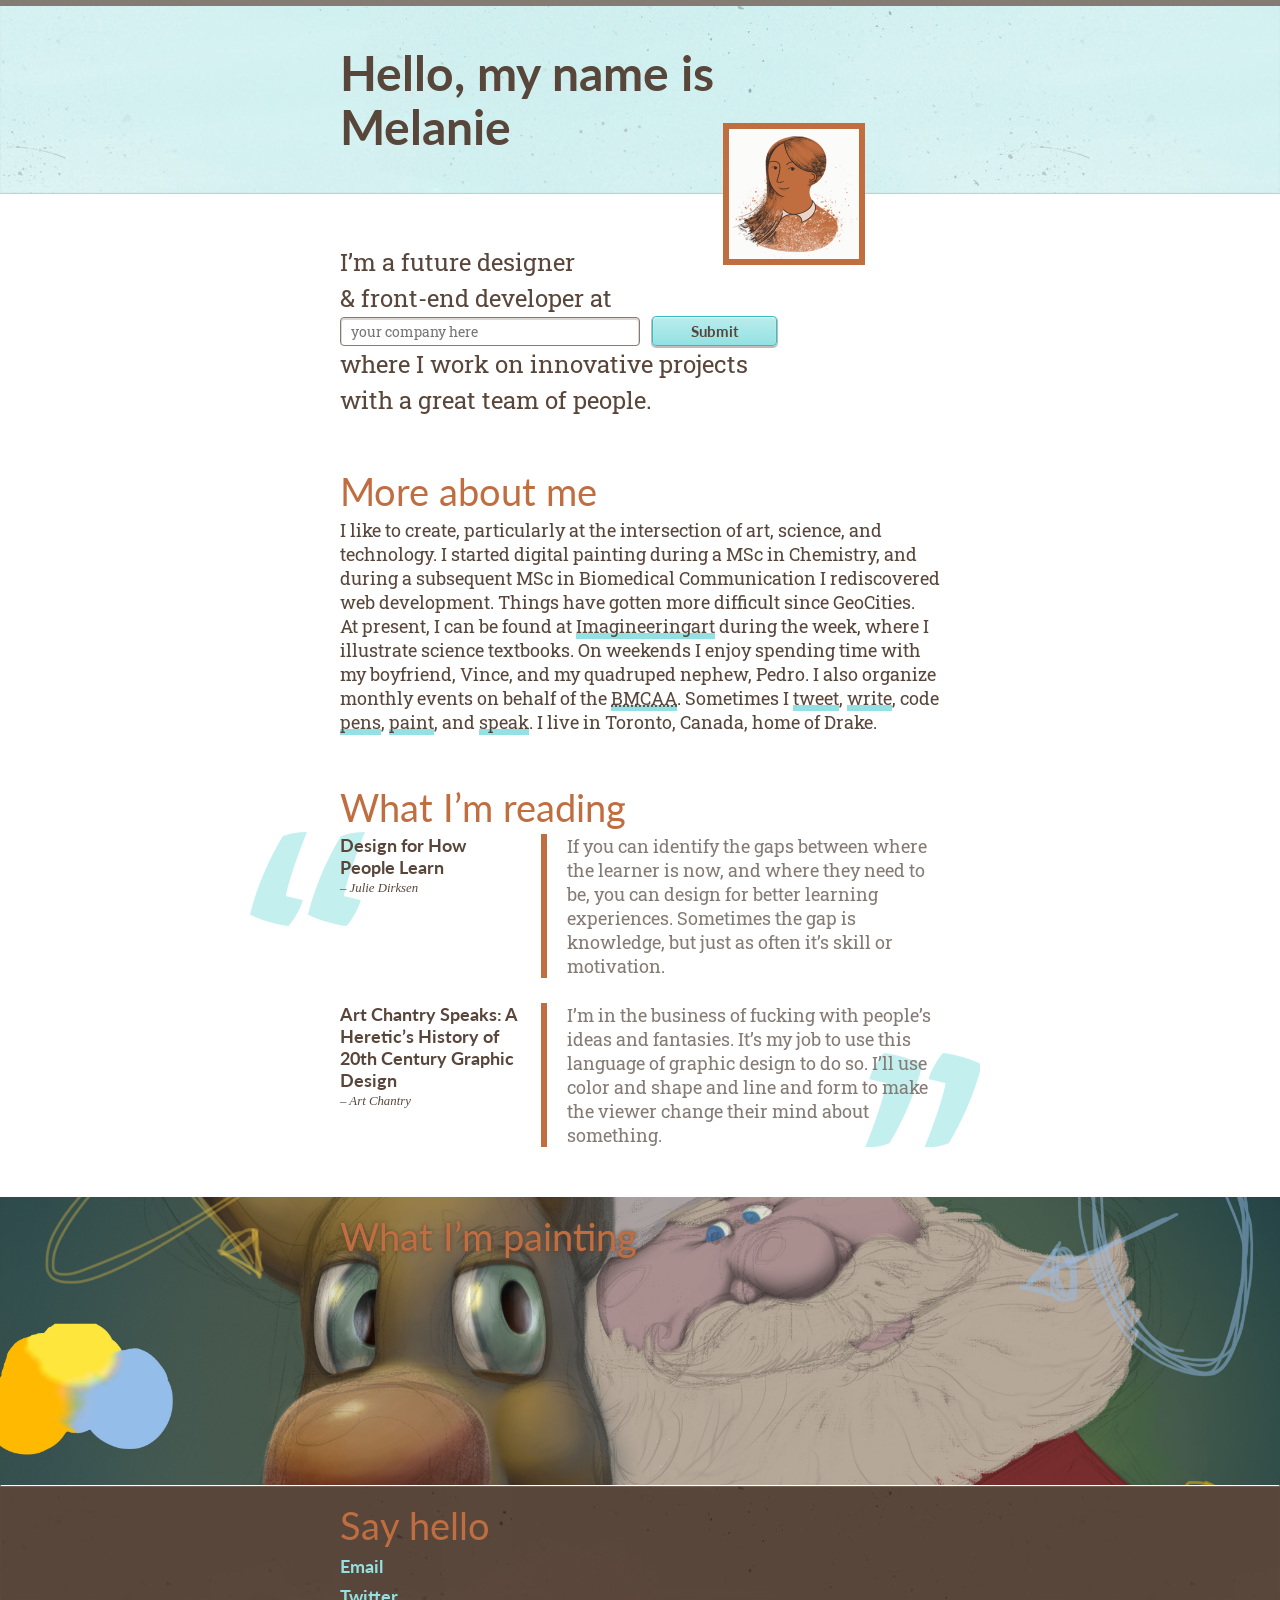
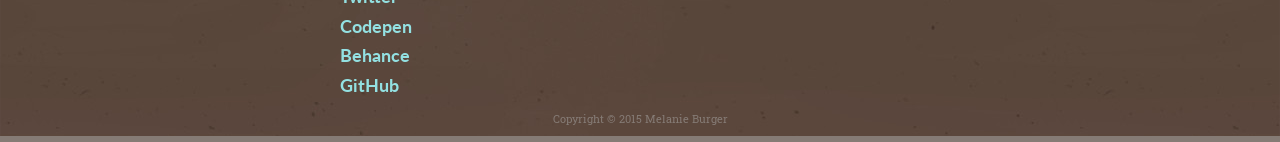
==== commit 4d7a26bc: "Responsize complete; N-dash update; form overflow correction" ====
--- a/about-me.html
+++ b/about-me.html
@@ -32,14 +32,14 @@
 			<article>
 				<div class="book-info">
 					<h3>Design for How People Learn</h3>
-					<cite class="author">- Julie Dirksen</cite>
+					<cite class="author">&ndash; Julie Dirksen</cite>
 				</div>
 				<blockquote>If you can identify the gaps between where the learner is now, and where they need to be, you can design for better learning experiences. Sometimes the gap is knowledge, but just as often it&rsquo;s skill or motivation.</blockquote>
 			</article>
 			<article>
 				<div class="book-info">
 					<h3>Art Chantry Speaks: A Heretic&rsquo;s History of 20th Century Graphic Design</h3>
-					<cite class="author">- Art Chantry</cite>
+					<cite class="author">&ndash; Art Chantry</cite>
 				</div>
 				<blockquote>I&rsquo;m in the business of fucking with people&rsquo;s ideas and fantasies. It&rsquo;s my job to use this language of graphic design to do so. I&rsquo;ll use color and shape and line and form to make the viewer change their mind about something.</blockquote>
 			</article>
--- a/css/styles.css
+++ b/css/styles.css
@@ -141,8 +141,7 @@
   padding: 4px 10px;
   border: #857b75 1px solid;
   border-radius: 4px;
-  box-shadow: inset 0 1px 0 1px rgba(133, 123, 117, 0.3);
-  overflow: hidden; }
+  box-shadow: inset 0 1px 0 1px rgba(133, 123, 117, 0.3); }
 
 section {
   width: 600px;
